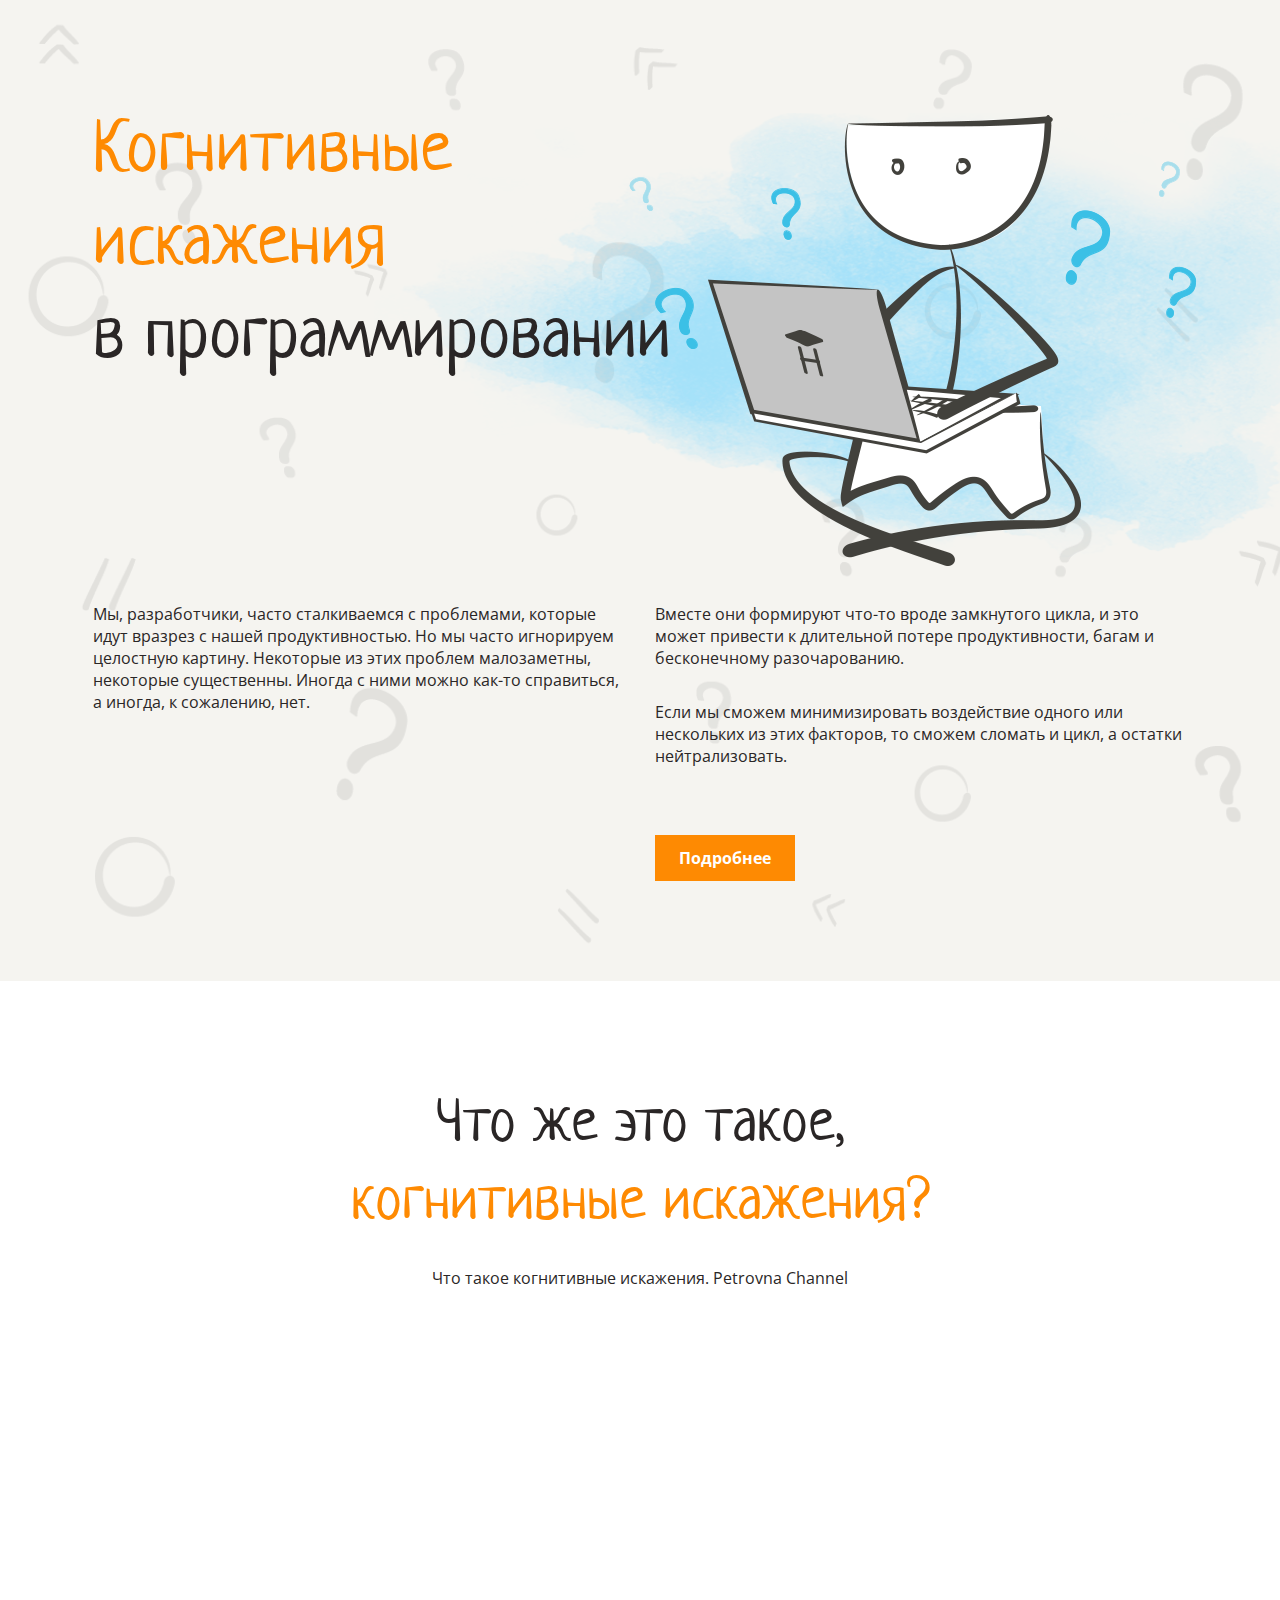
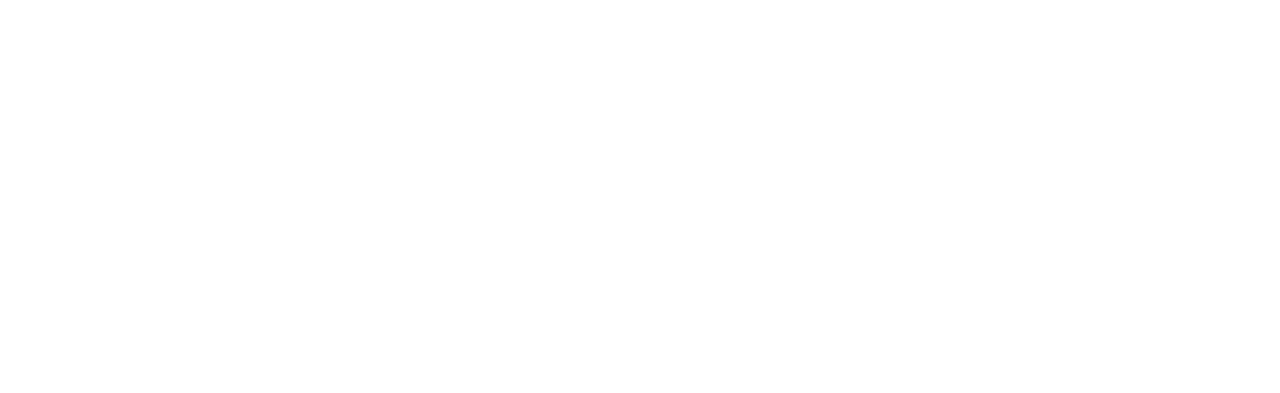
==== src/index.html @ cecda2bc "adapt video-section" ====
<!DOCTYPE html>
<html lang="en">
<head>
    <meta charset="UTF-8">
    <meta http-equiv="X-UA-Compatible" content="IE=edge">
    <meta name="viewport" content="width=device-width, initial-scale=1.0">
    <title>Когнитивные искажения</title>
    <link rel="icon" type="image/x-icon" href="assets/img/favicon.png">
    <link href="./styles-adaptive/style.css" rel="stylesheet" type="text/css" />
</head>
<body class="body">
    <header class="header bg bg-light">
      <div class="container">
        <h1 class="heading h1">
          <span class="heading-accent">Когнитивные
          <br>искажения</span>
          <br>в программировании
        </h1>
        <div class="even-cols">
          <div class="col">
            <p>Мы, разработчики, часто сталкиваемся с проблемами,
              которые идут вразрез с нашей продуктивностью.
              Но мы часто игнорируем целостную картину.
              Некоторые из этих проблем малозаметны, некоторые существенны.
              Иногда с ними можно как-то справиться, а иногда, к сожалению, нет.
            </p>
          </div>
          <div class="col">
            <p class="display-sm-none display-md-block ">Вместе они формируют что-то вроде замкнутого цикла,
              и это может привести к длительной потере продуктивности,
              багам и бесконечному разочарованию.
            </p>
            <p class="display-sm-none display-md-block ">Если мы сможем минимизировать воздействие одного
              или нескольких из этих факторов, то сможем сломать и цикл,
              а остатки нейтрализовать.
            </p>
            <a class="btn" href="#navigator">Подробнее</a>
          </div>
        </div>
      </div>
    </header>
    <main class="main">
      <section class="video-section">
        <div class="container">
          <h2 class="heading h2">
            Что же это такое,
            <br><span class="heading-accent">когнитивные искажения?</span>
          </h2>
          <p class="video-author">Что такое когнитивные искажения. Petrovna Channel</p>
          <iframe class="video filter" src="https://www.youtube.com/embed/jie9AizBqss" frameborder="0" allowfullscreen></iframe>
        </div>
      </section>
</body>
</html>
---- src/styles-adaptive/style.css ----
.h1 {
  font-size: 4.5em;
}
.h2 {
  font-size: 3.75em;
}
.h3 {
  font-size: 2.125em;
}
.h4 {
  font-size: 1.5em;
}
@media screen and (max-width: 30em) {
  .h1 {
    font-size: 2em;
  }
  .h2 {
    font-size: 2em;
  }
  .h3 {
    font-size: 1.5em;
  }
  .h4 {
    font-size: 1em;
  }
}

* {
  box-sizing: border-box;
  scroll-behavior: smooth;
}

@font-face {
  font-weight: 400;
  font-family: "Open Sans";
  src: url("../assets/fonts/Open_Sans/static/OpenSans/OpenSans-Regular.ttf");
}
@font-face {
  font-weight: 700;
  font-family: "Open Sans";
  src: url("../assets/fonts/Open_Sans/static/OpenSans/OpenSans-Bold.ttf");
}
@font-face {
  font-family: "Neucha";
  src: url("../assets/fonts/Neucha/Neucha-Regular.ttf");
}
.body {
  font-size: 0.75em;
  font-weight: 1.6;
  font-family: "Open Sans", sans-serif;
  color: #2A2626;
  margin: 0;
  padding: 0;
  overflow-x: hidden;
}

.heading {
  font-weight: 1.2;
  font-family: "Neucha", sans-serif;
  margin-block: 0 1.875rem;
}
.heading-accent {
  color: #FE8A02;
}

.filter {
  filter: drop-shadow(0 16px 32px rgba(0, 0, 0, 0.15));
}

.display-sm-none {
  display: none;
}

.bg-light::after, .bg-brown::after {
  content: "";
  display: block;
  position: absolute;
  inset: 0;
  z-index: -3;
}
.bg-light::after {
  background-color: #F5F4F0;
}
.bg-brown::after {
  background-color: #B09A81;
}
.bg::before {
  content: "";
  display: block;
  position: absolute;
  inset: 0;
  background-image: url("../assets/img/background.png");
  background-repeat: no-repeat;
  background-size: cover;
  opacity: 0.1;
  z-index: -2;
}

@media screen and (min-width: 50em) {
  .display-md-block {
    display: block;
  }
}
@media screen and (min-width: 30em) {
  .body {
    font-size: 1em;
  }
}
.container {
  padding: 2em 0.5em;
}

@media screen and (min-width: 50em) {
  .container {
    position: relative;
    width: min(1110px, 100% - 1rem);
    margin-inline: auto;
    padding-block: 6.25em;
  }
  .container .even-cols {
    display: grid;
    grid-auto-flow: column;
    grid-auto-columns: 1fr;
    column-gap: 1.875em;
  }
  .container .even-cols .col {
    display: grid;
  }
}
.btn {
  display: block;
  width: fit-content;
  text-decoration: none;
  background-color: #FE8A02;
  border: 0;
  font-weight: 700;
  color: #fff;
  padding: 0.75rem 1.5rem;
  transition: 0.3s;
}
.btn:hover {
  background-color: #EA7600;
}

.header {
  position: relative;
  overflow: hidden;
}
.header .even-cols {
  grid-auto-flow: row;
}
.header .btn {
  margin-top: 1em;
}

@media screen and (min-width: 50em) {
  .header .heading {
    margin-bottom: 13rem;
  }
  .header .heading::after {
    content: "";
    position: absolute;
    top: 5%;
    left: 26%;
    z-index: -1;
    width: 16em;
    height: 100%;
    background-image: url("../assets/img/main.png");
    background-repeat: no-repeat;
  }
}
@media screen and (min-width: 30em) {
  .header .btn {
    margin-top: 3.25rem;
  }
  .header .even-cols {
    grid-auto-flow: column;
  }
}
.video-section {
  text-align: center;
}
.video-section .container {
  margin-top: -200px;
  translate: 0 200px;
}
.video-section .video-author {
  margin-block: 0 1.875rem;
}
.video-section .video {
  width: min(919px, 100% - 2rem);
  height: 569px;
}

@media screen and (max-width: 50em) {
  .video-section .video {
    height: 300px;
  }
}
@media screen and (max-width: 30em) {
  .video-section .video {
    height: auto;
  }
}
.cards-section {
  height: 500px;
  background-color: aqua;
}

/*# sourceMappingURL=style.css.map */
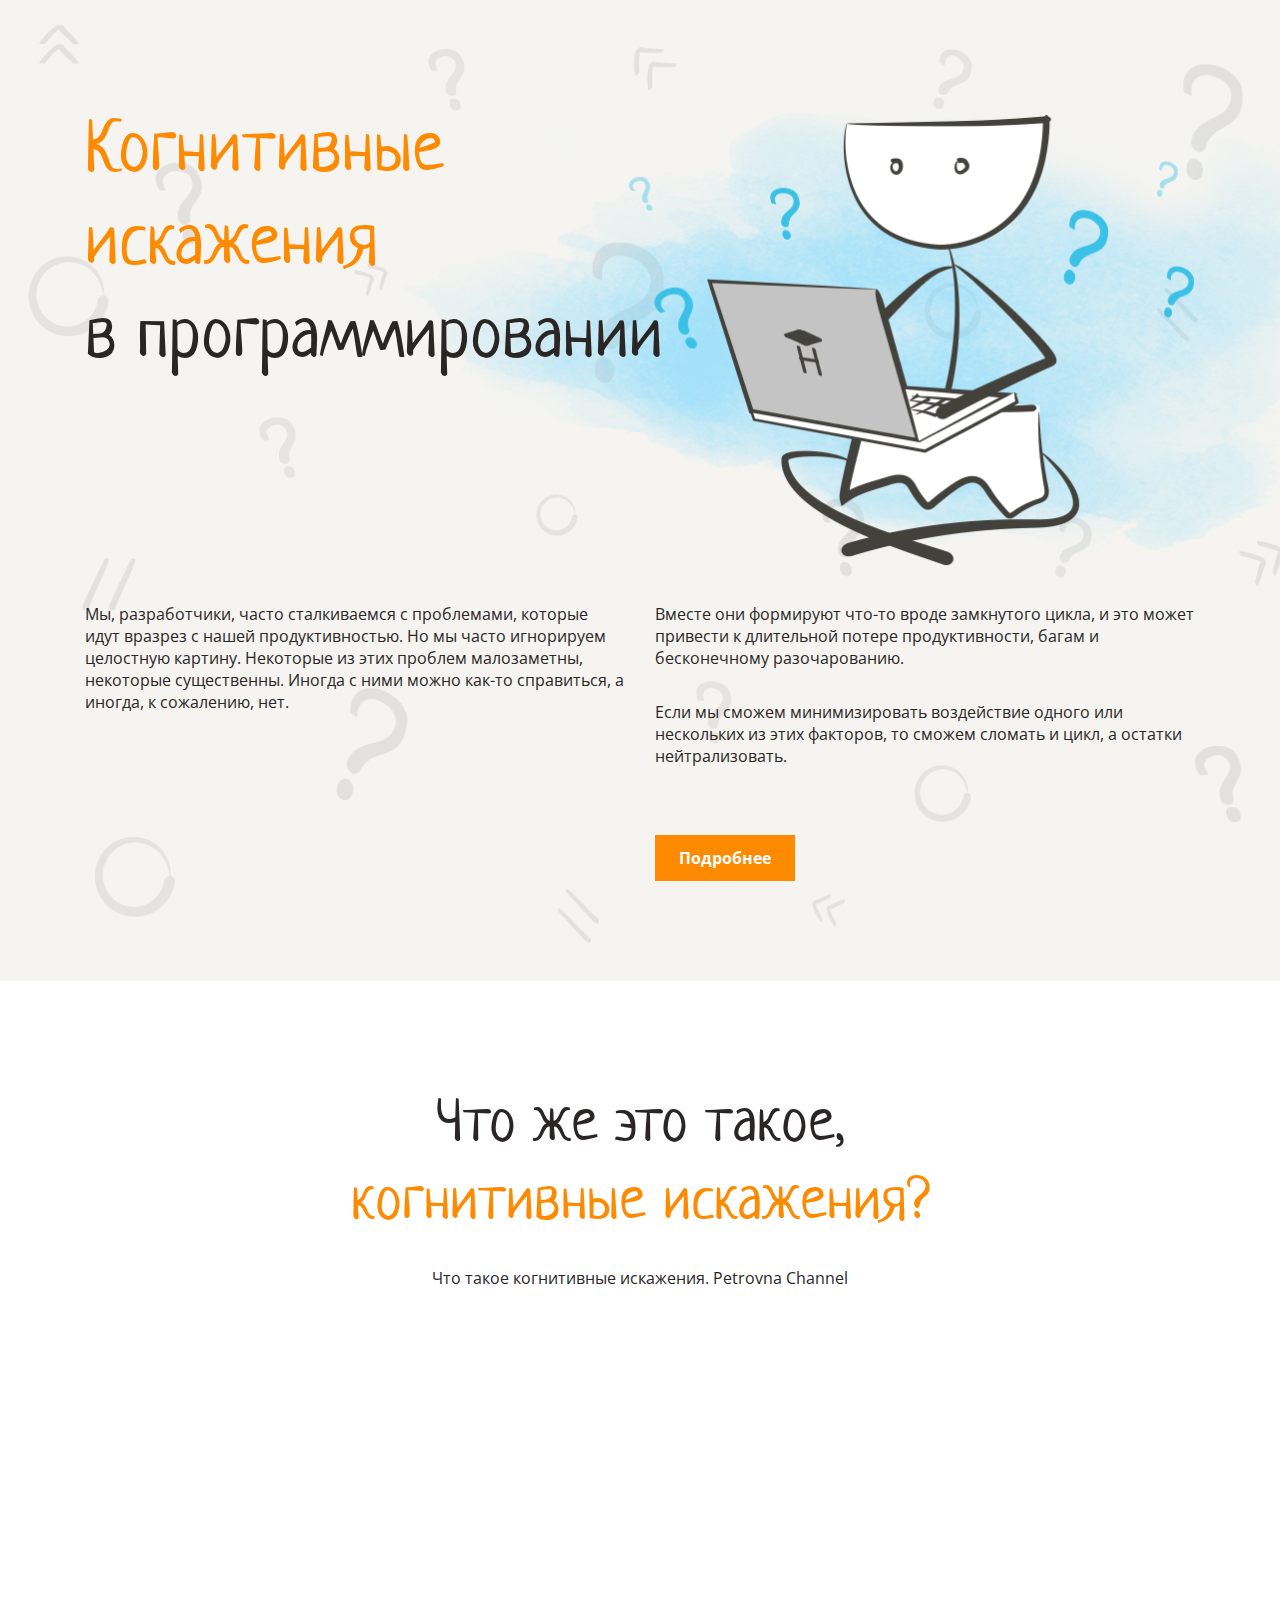
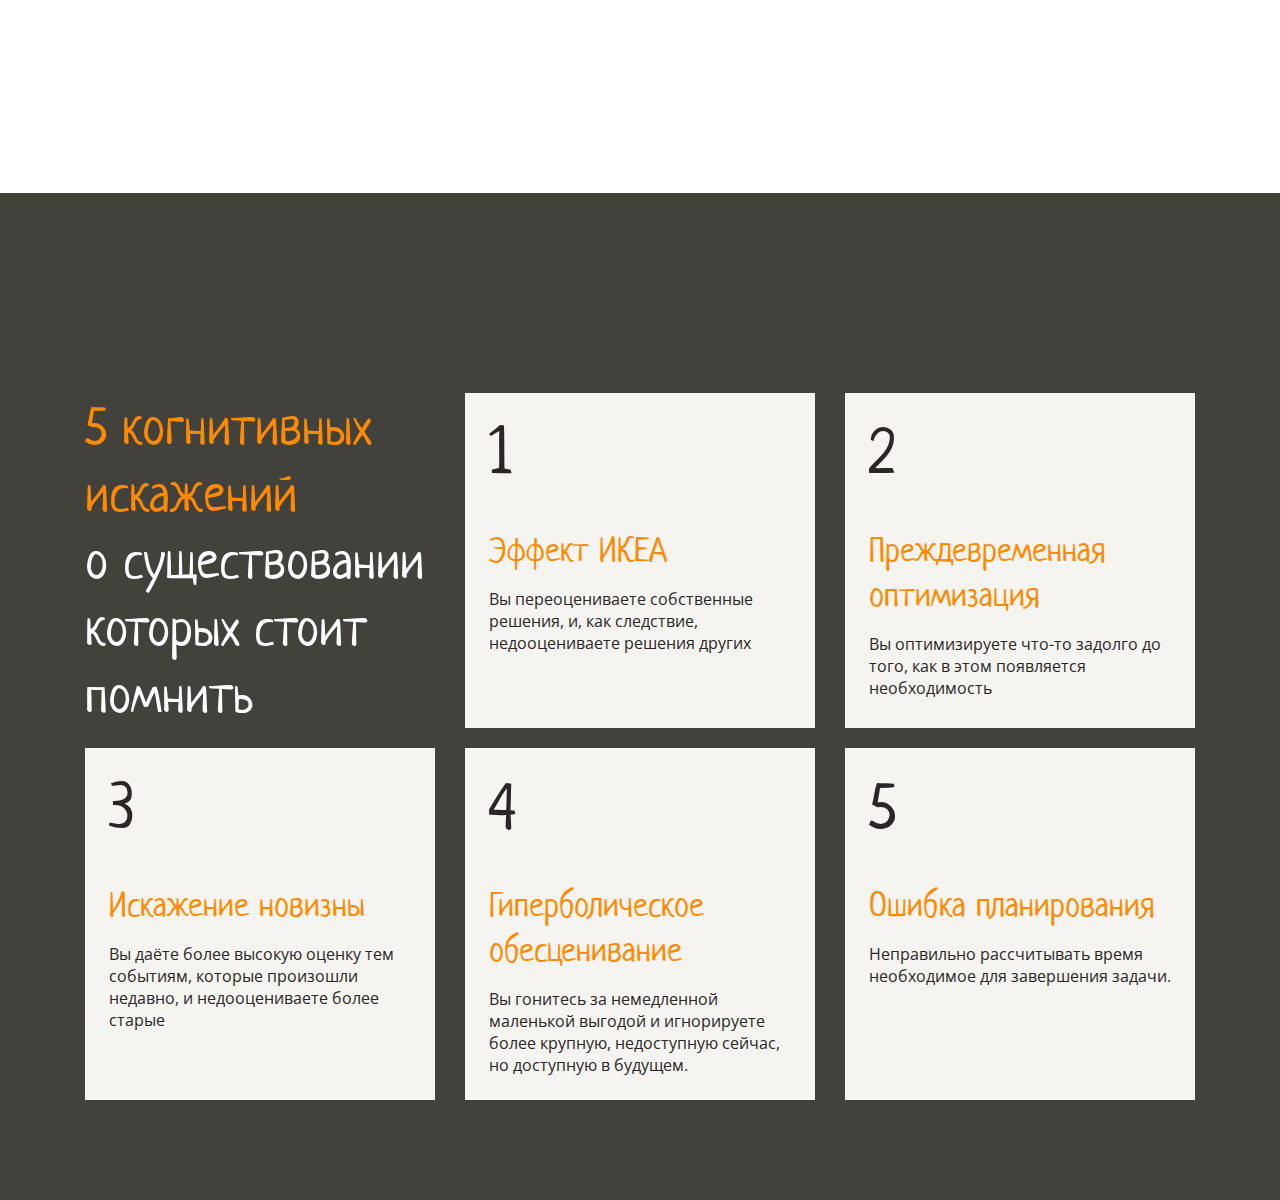
==== commit 64567e86: "add cards section" ====
--- a/src/index.html
+++ b/src/index.html
@@ -50,5 +50,53 @@
           <iframe class="video filter" src="https://www.youtube.com/embed/jie9AizBqss" frameborder="0" allowfullscreen></iframe>
         </div>
       </section>
+      <section class="cards-section" id="navigator">
+        <div class="container">
+          <h2 class="heading h2">
+            <span class="heading-accent">5 когнитивных искажений</span>
+            <br>о существовании которых стоит помнить
+          </h2>
+
+          <a href="#ikea-effect" class="card">
+            <span class="card-number">1</span>
+            <h3 class="heading heading-accent h3">Эффект ИКЕА</h3>
+            <p>Вы переоцениваете собственные
+              решения, и, как следствие,
+              недооцениваете решения других</p>
+          </a>
+
+          <a href="#premature-optimization" class="card">
+            <span class="card-number">2</span>
+            <h3 class="heading heading-accent h3">Преждевременная оптимизация</h3>
+            <p>Вы оптимизируете что-то задолго до
+              того, как в этом появляется
+              необходимость</p>
+          </a>
+
+          <a href="#distortion-of-novelty" class="card">
+            <span class="card-number">3</span>
+            <h3 class="heading heading-accent h3">Искажение новизны</h3>
+            <p>Вы даёте более высокую оценку тем
+              событиям, которые произошли
+              недавно, и недооцениваете более
+              старые</p>
+          </a>
+
+          <a href="#hyperbolic-depreciation" class="card">
+            <span class="card-number">4</span>
+            <h3 class="heading heading-accent h3">Гиперболическое обесценивание</h3>
+            <p>Вы гонитесь за немедленной маленькой выгодой и игнорируете
+              более крупную, недоступную сейчас,
+              но доступную в будущем.</p>
+          </a>
+
+          <a href="#errors-in-planning" class="card">
+            <span class="card-number">5</span>
+            <h3 class="heading heading-accent h3">Ошибка планирования</h3>
+            <p>Неправильно рассчитывать время
+              необходимое для завершения задачи.</p>
+          </a>
+        </div>
+      </section>
 </body>
 </html>--- a/src/styles-adaptive/style.css
+++ b/src/styles-adaptive/style.css
@@ -57,7 +57,7 @@
 .heading {
   font-weight: 1.2;
   font-family: "Neucha", sans-serif;
-  margin-block: 0 1.875rem;
+  margin-block: 0 1rem;
 }
 .heading-accent {
   color: #FE8A02;
@@ -100,6 +100,9 @@
   .display-md-block {
     display: block;
   }
+  .heading {
+    margin-block: 0 1.875rem;
+  }
 }
 @media screen and (min-width: 30em) {
   .body {
@@ -115,7 +118,7 @@
     position: relative;
     width: min(1110px, 100% - 1rem);
     margin-inline: auto;
-    padding-block: 6.25em;
+    padding: 6.25em 0;
   }
   .container .even-cols {
     display: grid;
@@ -148,6 +151,18 @@
 }
 .header .even-cols {
   grid-auto-flow: row;
+}
+.header .heading::after {
+  content: "";
+  position: absolute;
+  top: 0;
+  left: 52%;
+  z-index: -1;
+  width: 16em;
+  height: 100%;
+  background-image: url("../assets/img/main.png");
+  background-repeat: no-repeat;
+  background-size: 65%;
 }
 .header .btn {
   margin-top: 1em;
@@ -167,6 +182,7 @@
     height: 100%;
     background-image: url("../assets/img/main.png");
     background-repeat: no-repeat;
+    background-size: 100%;
   }
 }
 @media screen and (min-width: 30em) {
@@ -181,30 +197,98 @@
   text-align: center;
 }
 .video-section .container {
-  margin-top: -200px;
-  translate: 0 200px;
+  margin-top: -48px;
+  transform: translate(0, 48px);
 }
 .video-section .video-author {
-  margin-block: 0 1.875rem;
+  margin-block: 0 1rem;
 }
 .video-section .video {
-  width: min(919px, 100% - 2rem);
-  height: 569px;
-}
-
-@media screen and (max-width: 50em) {
-  .video-section .video {
-    height: 300px;
-  }
-}
-@media screen and (max-width: 30em) {
-  .video-section .video {
-    height: auto;
-  }
-}
+  width: min(919px, 100%);
+  height: min(569px, 51.262vw);
+}
+
+@media screen and (min-width: 50em) {
+  .video-section .container {
+    margin-top: -200px;
+    transform: translate(0, 200px);
+  }
+  .video-section .video-author {
+    margin-block: 0 1.875rem;
+  }
+}
+.test {
+  background-color: aqua;
+  height: 500px;
+}
+
 .cards-section {
-  height: 500px;
-  background-color: aqua;
+  background-color: #42413C;
+  color: #fff;
+  padding-top: 24px;
+}
+.cards-section .h2 {
+  text-align: center;
+  font-size: 1.5rem;
+  max-width: 350px;
+  margin: 0;
+}
+.cards-section .container {
+  display: flex;
+  flex-wrap: wrap;
+  gap: 20px 30px;
+  justify-content: center;
+}
+.cards-section .card {
+  max-width: 200px;
+  min-height: 245px;
+  display: block;
+  text-decoration: none;
+  color: #2A2626;
+  background-color: #F5F4F0;
+  padding: 1rem;
+  transition: 0.3s;
+}
+.cards-section .card-number {
+  display: block;
+  font-size: 2rem;
+  line-height: 1.1;
+  font-family: "Neucha";
+  margin-bottom: 1.5rem;
+}
+.cards-section .card .heading {
+  margin-bottom: 0.5rem;
+}
+.cards-section .card p {
+  margin: 0;
+}
+.cards-section .card:hover {
+  background-color: #FE8A02;
+  color: #fff;
+}
+.cards-section .card:hover .heading-accent {
+  color: #fff;
+}
+
+@media screen and (min-width: 30em) {
+  .cards-section {
+    padding-top: 100px;
+  }
+  .cards-section .h2 {
+    text-align: left;
+    font-size: 3.25rem;
+  }
+  .cards-section .card {
+    max-width: 350px;
+    padding: 1.5rem;
+  }
+  .cards-section .card-number {
+    font-size: 4rem;
+    margin-bottom: 2.5rem;
+  }
+  .cards-section .card .heading {
+    margin-bottom: 1rem;
+  }
 }
 
 /*# sourceMappingURL=style.css.map */
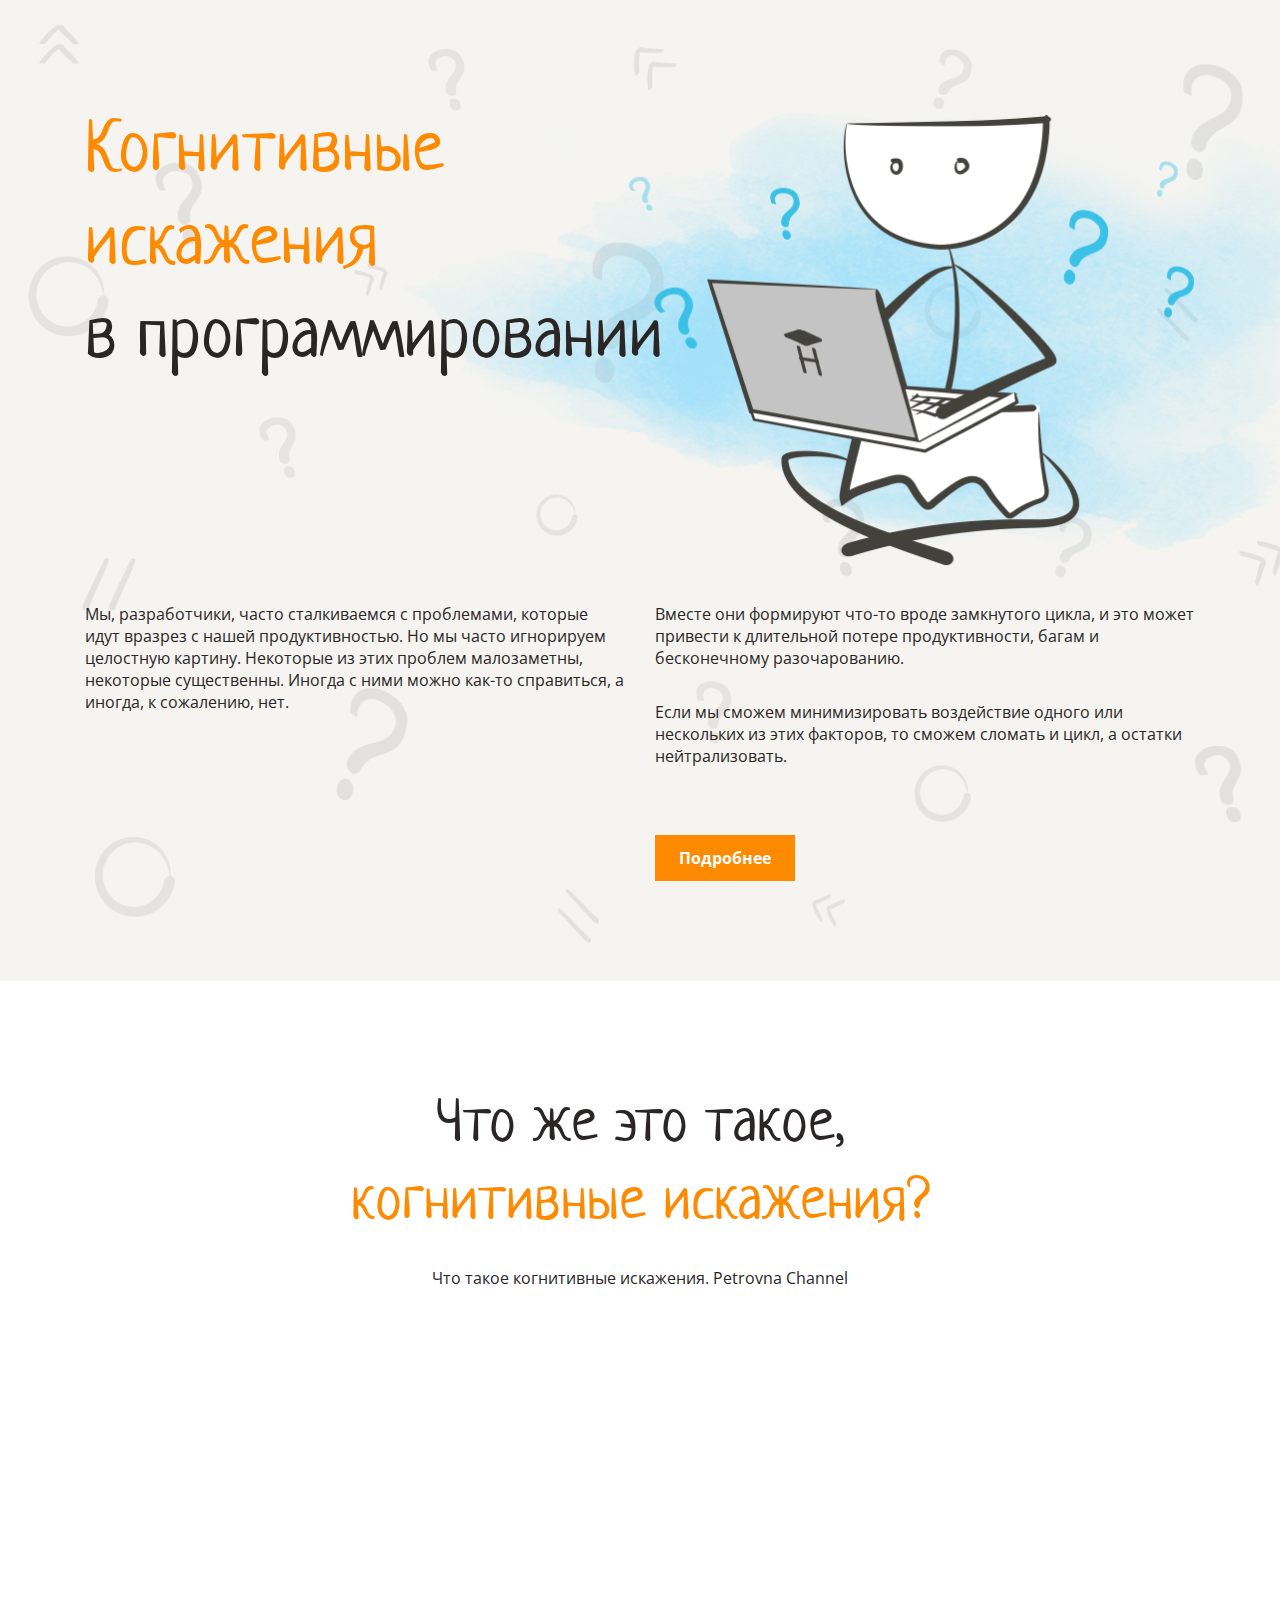
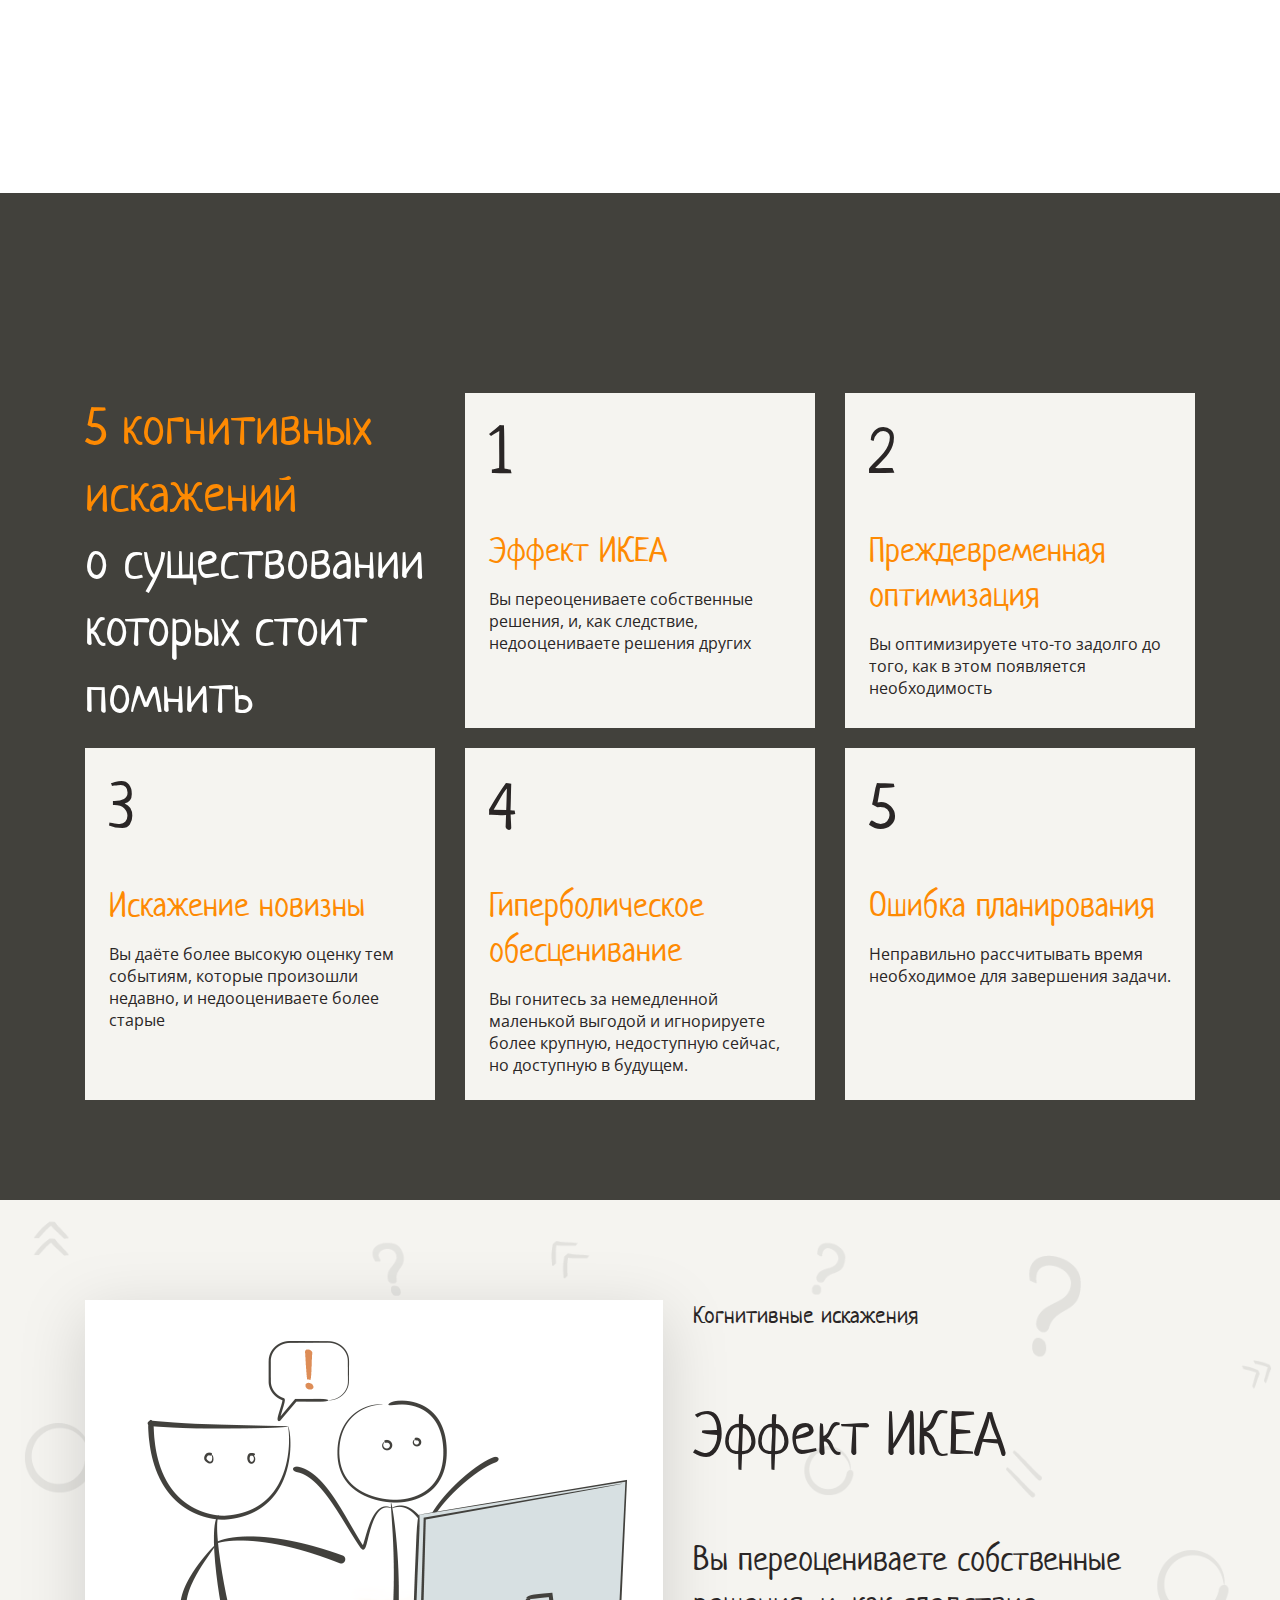
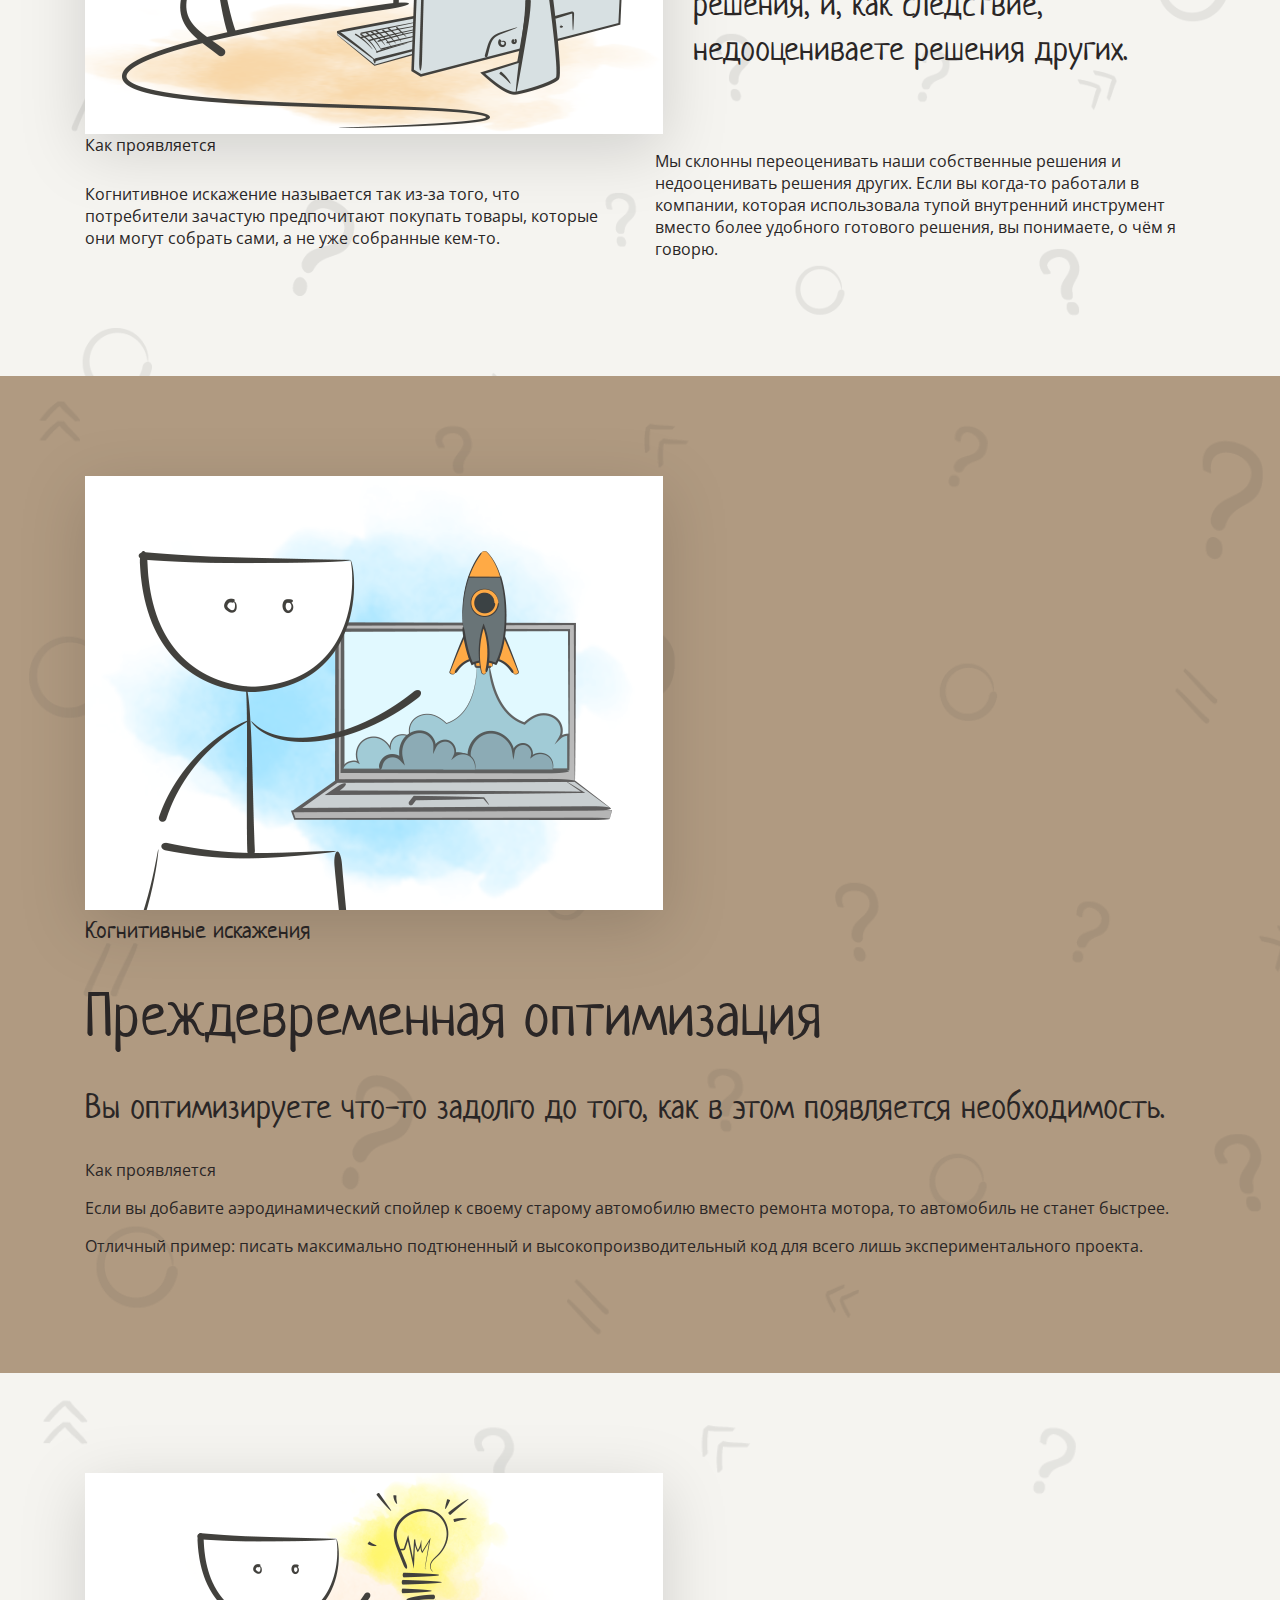
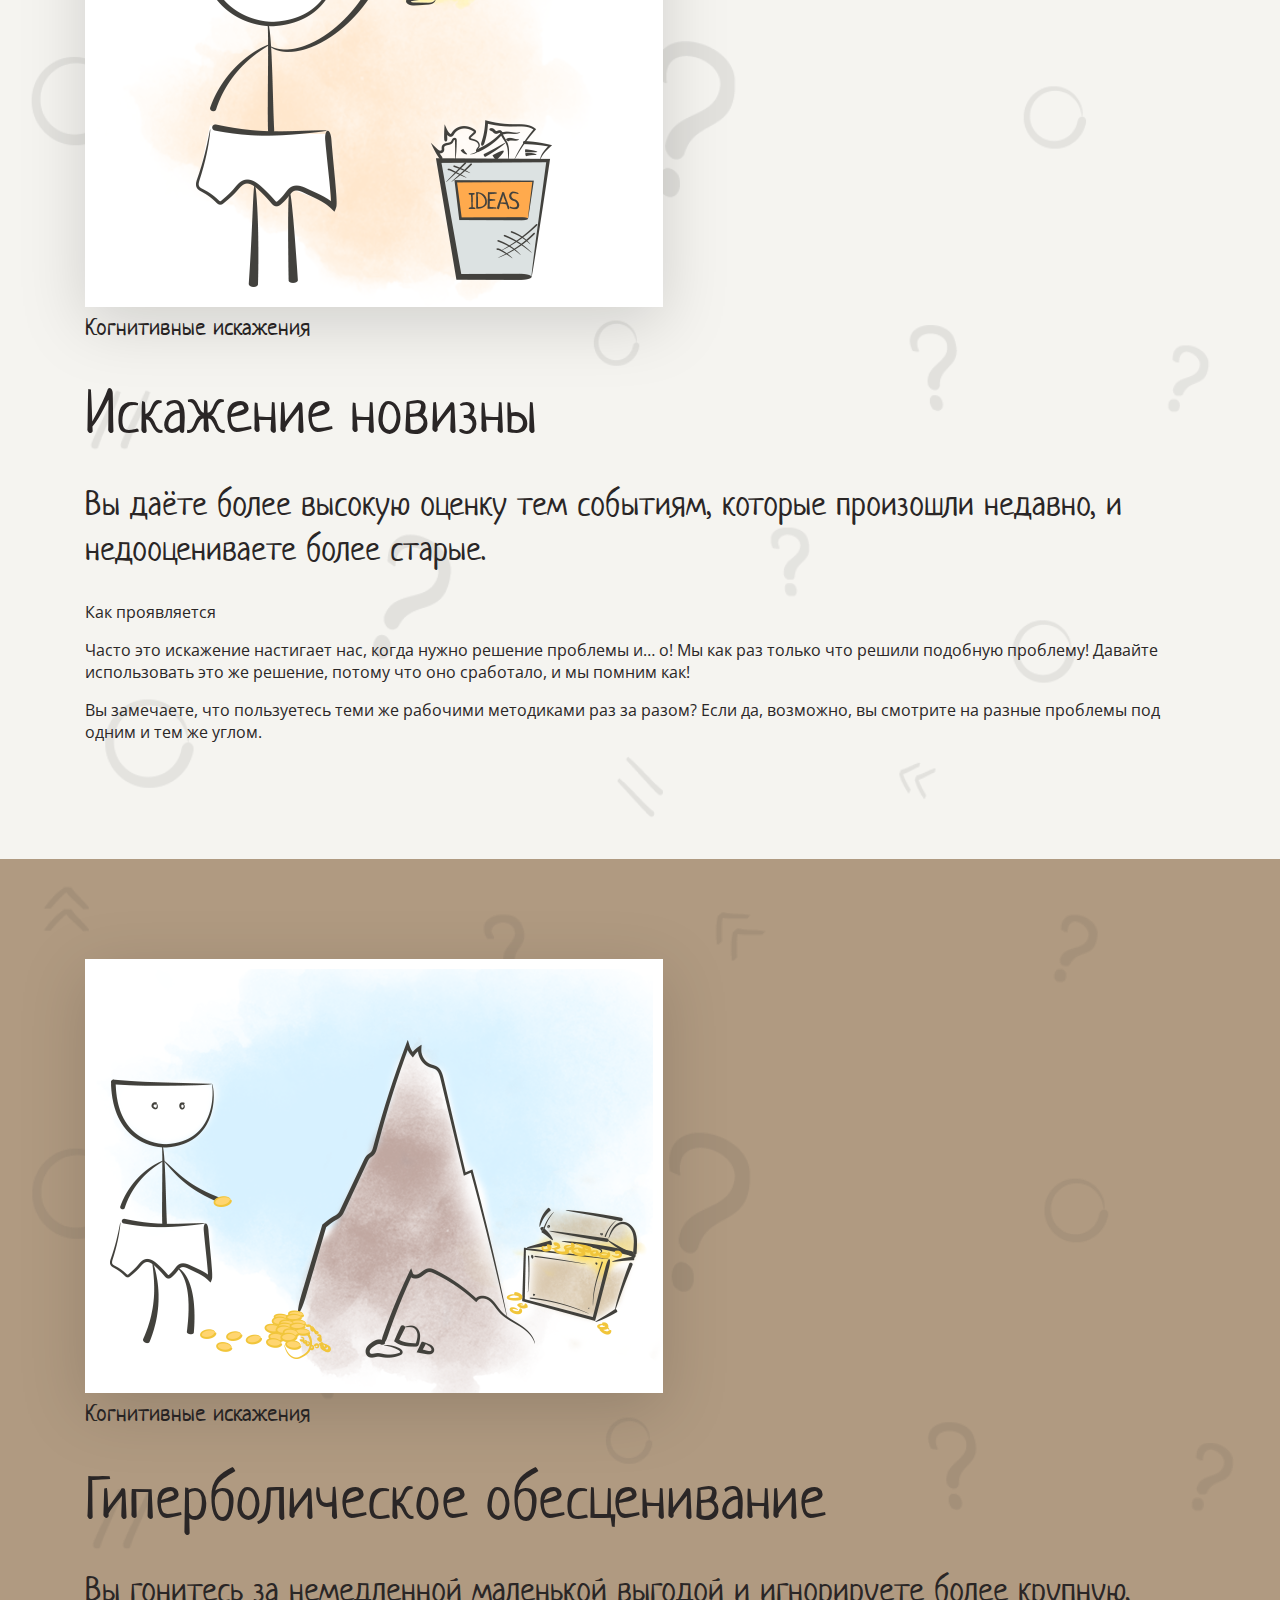
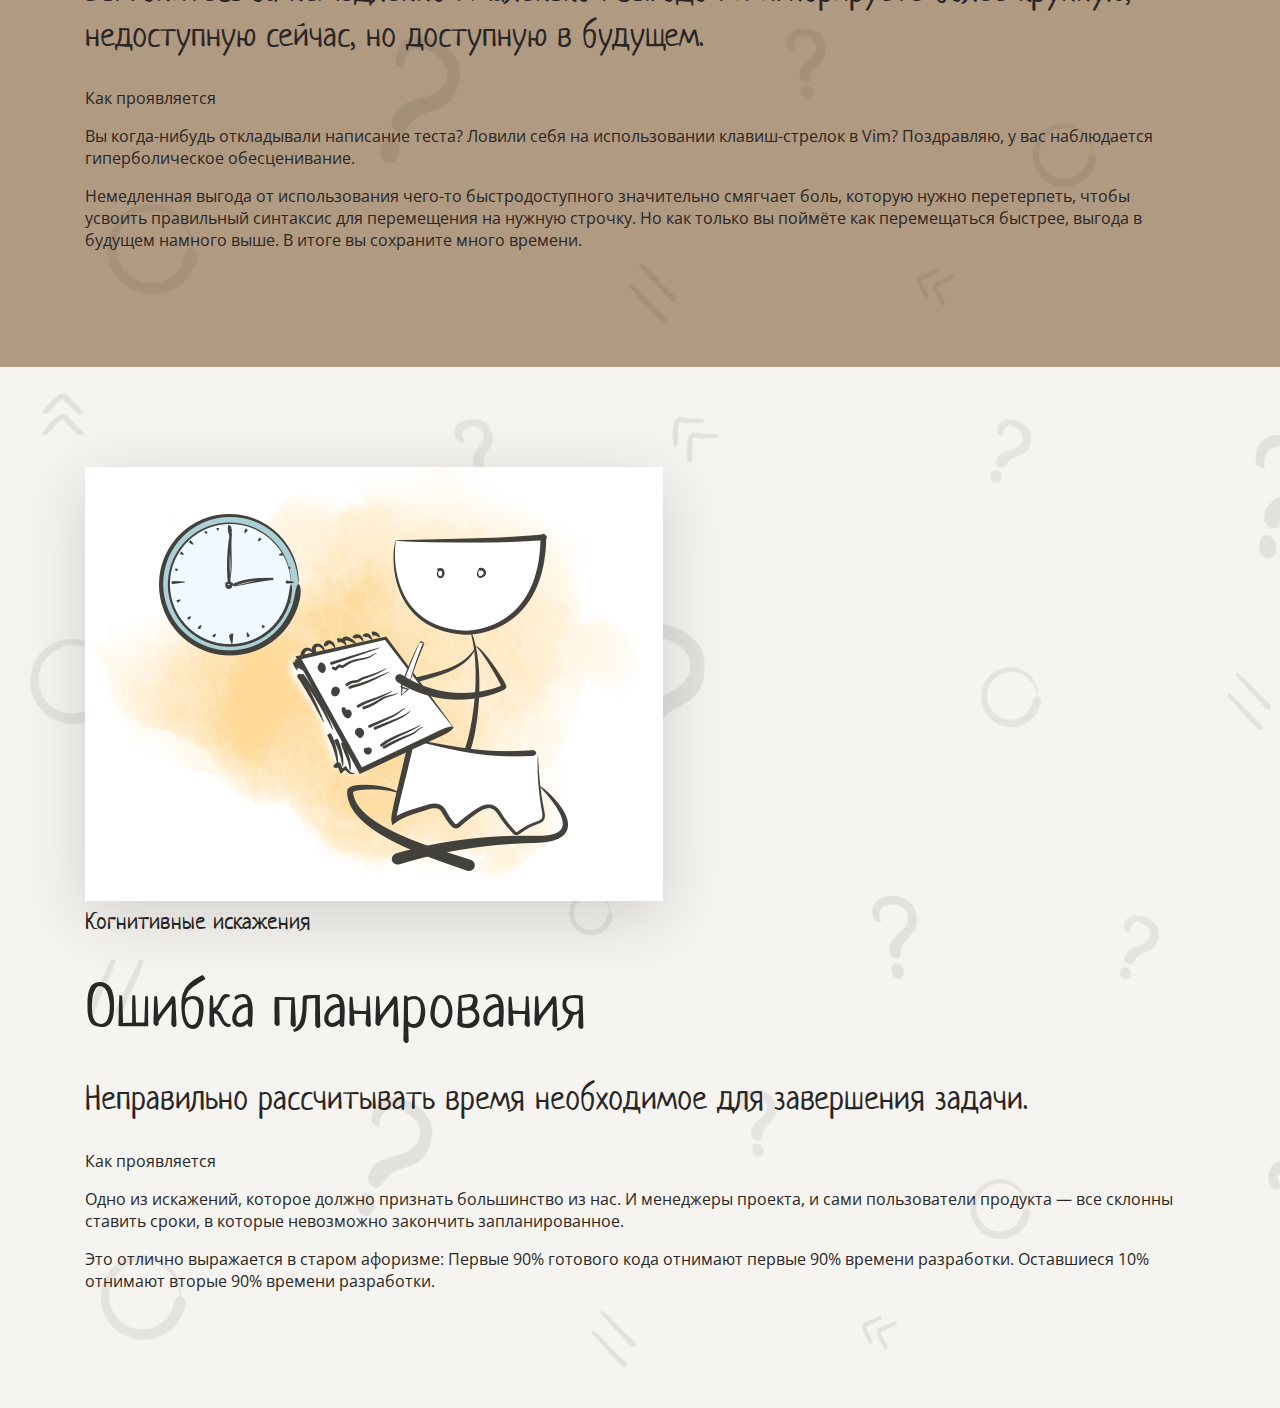
==== commit e6f3499e: "add basic layout to topics" ====
--- a/src/index.html
+++ b/src/index.html
@@ -51,52 +51,192 @@
         </div>
       </section>
       <section class="cards-section" id="navigator">
-        <div class="container">
-          <h2 class="heading h2">
-            <span class="heading-accent">5 когнитивных искажений</span>
-            <br>о существовании которых стоит помнить
-          </h2>
-
-          <a href="#ikea-effect" class="card">
-            <span class="card-number">1</span>
-            <h3 class="heading heading-accent h3">Эффект ИКЕА</h3>
-            <p>Вы переоцениваете собственные
-              решения, и, как следствие,
-              недооцениваете решения других</p>
-          </a>
-
-          <a href="#premature-optimization" class="card">
-            <span class="card-number">2</span>
-            <h3 class="heading heading-accent h3">Преждевременная оптимизация</h3>
-            <p>Вы оптимизируете что-то задолго до
-              того, как в этом появляется
-              необходимость</p>
-          </a>
-
-          <a href="#distortion-of-novelty" class="card">
-            <span class="card-number">3</span>
-            <h3 class="heading heading-accent h3">Искажение новизны</h3>
-            <p>Вы даёте более высокую оценку тем
-              событиям, которые произошли
-              недавно, и недооцениваете более
-              старые</p>
-          </a>
-
-          <a href="#hyperbolic-depreciation" class="card">
-            <span class="card-number">4</span>
-            <h3 class="heading heading-accent h3">Гиперболическое обесценивание</h3>
-            <p>Вы гонитесь за немедленной маленькой выгодой и игнорируете
-              более крупную, недоступную сейчас,
-              но доступную в будущем.</p>
-          </a>
-
-          <a href="#errors-in-planning" class="card">
-            <span class="card-number">5</span>
-            <h3 class="heading heading-accent h3">Ошибка планирования</h3>
-            <p>Неправильно рассчитывать время
-              необходимое для завершения задачи.</p>
-          </a>
-        </div>
-      </section>
+        <h2 class="heading h2 display-sm-block display-md-none">
+          <span class="heading-accent">5 когнитивных искажений</span>
+          <br>о существовании которых стоит помнить
+        </h2>
+        <div class="container">
+          <input type="radio" name="navigation-slider" class="display-sm-none" id="radio1" checked>
+          <input type="radio" name="navigation-slider" class="display-sm-none" id="radio2">
+          <input type="radio" name="navigation-slider" class="display-sm-none" id="radio3">
+          <input type="radio" name="navigation-slider" class="display-sm-none" id="radio4">
+          <input type="radio" name="navigation-slider" class="display-sm-none" id="radio5">
+          <div class="nav-wrapper">
+            <nav class="nav">
+              <h2 class="heading h2 display-sm-none display-md-block">
+                <span class="heading-accent">5 когнитивных искажений</span>
+                <br>о существовании которых стоит помнить
+              </h2>
+              <a href="#ikea-effect" class="card">
+                <span class="card-number">1</span>
+                <h3 class="heading heading-accent h3">Эффект ИКЕА</h3>
+                <p>Вы переоцениваете собственные
+                  решения, и, как следствие,
+                  недооцениваете решения других</p>
+              </a>
+              <a href="#premature-optimization" class="card">
+                <span class="card-number">2</span>
+                <h3 class="heading heading-accent h3">Преждевременная оптимизация</h3>
+                <p>Вы оптимизируете что-то задолго до
+                  того, как в этом появляется
+                  необходимость</p>
+              </a>
+              <a href="#distortion-of-novelty" class="card">
+                <span class="card-number">3</span>
+                <h3 class="heading heading-accent h3">Искажение новизны</h3>
+                <p>Вы даёте более высокую оценку тем
+                  событиям, которые произошли
+                  недавно, и недооцениваете более
+                  старые</p>
+              </a>
+              <a href="#hyperbolic-depreciation" class="card">
+                <span class="card-number">4</span>
+                <h3 class="heading heading-accent h3">Гиперболическое обесценивание</h3>
+                <p>Вы гонитесь за немедленной маленькой выгодой и игнорируете
+                  более крупную, недоступную сейчас,
+                  но доступную в будущем.</p>
+              </a>
+              <a href="#errors-in-planning" class="card">
+                <span class="card-number">5</span>
+                <h3 class="heading heading-accent h3">Ошибка планирования</h3>
+                <p>Неправильно рассчитывать время
+                  необходимое для завершения задачи.</p>
+              </a>
+            </nav>
+          </div>
+          <div class="controls display-sm-flex display-md-none">
+            <label for="radio1"></label>
+            <label for="radio2"></label>
+            <label for="radio3"></label>
+            <label for="radio4"></label>
+            <label for="radio5"></label>
+          </div>
+        </div>
+      </section>
+      <section class="bg bg-light" id="ikea-effect">
+        <div class="container">
+          <div class="even-cols">
+            <div class="col">
+              <img class="filter" src="./assets/img/1.png" alt="ikea">
+            </div>
+            <div class="col">
+              <h4 class="heading h4">Когнитивные искажения</h4>
+              <h2 class="heading h2">Эффект ИКЕА</h2>
+              <h3 class="heading h3">Вы переоцениваете собственные решения, и,
+                как следствие, недооцениваете решения других.</h3>
+            </div>
+          </div>
+          <div class="even-cols">
+            <div class="col">          
+              <span>Как проявляется</span>
+              <p>Когнитивное искажение называется так из-за того,
+                что потребители зачастую предпочитают покупать товары,
+                которые они могут собрать сами, а не уже собранные кем-то.
+              </p>
+            </div>
+            <div class="col">
+              <p>Мы склонны переоценивать наши собственные решения и недооценивать
+                решения других. Если вы когда-то работали в компании,
+                которая использовала тупой внутренний инструмент вместо более
+                удобного готового решения, вы понимаете, о чём я говорю.
+              </p>
+            </div>
+          </div>
+        </div>
+      </section>
+      <section class="bg bg-brown" id="premature-optimization">
+        <div class="container">
+          <div class="even-cols">
+            <div class="col"></div>
+            <div class="col"></div>
+          </div>
+          <div class="even-cols">
+            <div class="col"></div>
+            <div class="col"></div>
+          </div>
+          <img class="filter" src="./assets/img/2.png" alt="optimization">
+          <h4 class="heading h4">Когнитивные искажения</h4>
+          <h2 class="heading h2">Преждевременная оптимизация</h2>
+          <h3 class="heading h3">Вы оптимизируете что-то задолго до того, как в этом появляется необходимость.</h3>
+          <span>Как проявляется</span>
+          <p>Если вы добавите аэродинамический спойлер к своему старому
+            автомобилю вместо ремонта мотора, то автомобиль не станет быстрее.</p>
+          <p>Отличный пример: писать максимально подтюненный и
+            высокопроизводительный код для всего лишь экспериментального проекта.</p>
+        </div>
+      </section>
+      <section class="bg bg-light" id="distortion-of-novelty">
+        <div class="container">
+          <div class="even-cols">
+            <div class="col"></div>
+            <div class="col"></div>
+          </div>
+          <div class="even-cols">
+            <div class="col"></div>
+            <div class="col"></div>
+          </div>
+          <img class="filter" src="./assets/img/3.png" alt="distortion">
+          <h4 class="heading h4">Когнитивные искажения</h4>
+          <h2 class="heading h2">Искажение новизны</h2>
+          <h3 class="heading h3">Вы даёте более высокую оценку тем событиям, которые произошли недавно,
+            и недооцениваете более старые.</h3>
+          <span>Как проявляется</span>
+          <p>Часто это искажение настигает нас, когда нужно решение проблемы и… о!
+            Мы как раз только что решили подобную проблему!
+            Давайте использовать это же решение, потому что оно сработало, и мы помним как!</p>
+          <p>Вы замечаете, что пользуетесь теми же рабочими методиками раз за разом?
+            Если да, возможно, вы смотрите на разные проблемы под одним и тем же углом.</p>
+        </div>
+      </section>
+      <section class="bg bg-brown" id="hyperbolic-depreciation">
+        <div class="container">
+          <div class="even-cols">
+            <div class="col"></div>
+            <div class="col"></div>
+          </div>
+          <div class="even-cols">
+            <div class="col"></div>
+            <div class="col"></div>
+          </div>
+          <img class="filter" src="./assets/img/4.png" alt="hyperbolic">
+          <h4 class="heading h4">Когнитивные искажения</h4>
+          <h2 class="heading h2">Гиперболическое обесценивание</h2>
+          <h3 class="heading h3">Вы гонитесь за немедленной маленькой выгодой и игнорируете более крупную,
+              недоступную сейчас, но доступную в будущем.</h3>
+          <span>Как проявляется</span>
+          <p>Вы когда-нибудь откладывали написание теста? Ловили себя на использовании клавиш-стрелок в Vim?
+              Поздравляю, у вас наблюдается гиперболическое обесценивание.</p>
+          <p>Немедленная выгода от использования чего-то быстродоступного значительно
+              смягчает боль, которую нужно перетерпеть, чтобы усвоить правильный
+              синтаксис для перемещения на нужную строчку. Но как только вы поймёте как
+              перемещаться быстрее, выгода в будущем намного выше. В итоге вы сохраните
+              много времени.</p>
+        </div>
+      </section>
+      <section class="bg bg-light" id="errors-in-planning">
+        <div class="container">
+          <div class="even-cols">
+            <div class="col"></div>
+            <div class="col"></div>
+          </div>
+          <div class="even-cols">
+            <div class="col"></div>
+            <div class="col"></div>
+          </div>
+          <img class="filter" src="./assets/img/5.png" alt="errors">
+          <h4 class="heading h4">Когнитивные искажения</h4>
+          <h2 class="heading h2">Ошибка планирования</h2>
+          <h3 class="heading h3">Неправильно рассчитывать время необходимое для завершения задачи.</h3>
+          <span>Как проявляется</span>
+          <p>Одно из искажений, которое должно признать большинство из нас.
+            И менеджеры проекта, и сами пользователи продукта — все склонны
+            ставить сроки, в которые невозможно закончить запланированное.</p>
+          <p>Это отлично выражается в старом афоризме: 
+            <span>Первые 90% готового кода отнимают первые 90% времени разработки.
+            Оставшиеся 10% отнимают вторые 90% времени разработки.</span>
+          </p>
+        </div>
+      </section>
+    </main>
 </body>
 </html>--- a/src/styles-adaptive/style.css
+++ b/src/styles-adaptive/style.css
@@ -10,7 +10,7 @@
 .h4 {
   font-size: 1.5em;
 }
-@media screen and (max-width: 30em) {
+@media screen and (max-width: 50em) {
   .h1 {
     font-size: 2em;
   }
@@ -44,6 +44,11 @@
   font-family: "Neucha";
   src: url("../assets/fonts/Neucha/Neucha-Regular.ttf");
 }
+section {
+  position: relative;
+  overflow: hidden;
+}
+
 .body {
   font-size: 0.75em;
   font-weight: 1.6;
@@ -71,6 +76,14 @@
   display: none;
 }
 
+.display-md-none {
+  display: none;
+}
+
+.position-sm-absolute {
+  position: absolute;
+}
+
 .bg-light::after, .bg-brown::after {
   content: "";
   display: block;
@@ -100,8 +113,19 @@
   .display-md-block {
     display: block;
   }
+  .position-md-static {
+    position: static;
+  }
   .heading {
     margin-block: 0 1.875rem;
+  }
+}
+@media screen and (max-width: 50em) {
+  .display-sm-block {
+    display: block;
+  }
+  .display-sm-flex {
+    display: flex;
   }
 }
 @media screen and (min-width: 30em) {
@@ -111,23 +135,23 @@
 }
 .container {
   padding: 2em 0.5em;
+  position: relative;
+  width: min(1110px, 100% - 1rem);
+  margin-inline: auto;
+}
+.container .even-cols {
+  display: grid;
+  grid-auto-flow: column;
+  grid-auto-columns: 1fr;
+  column-gap: 1.875em;
+}
+.container .even-cols .col {
+  display: grid;
 }
 
 @media screen and (min-width: 50em) {
   .container {
-    position: relative;
-    width: min(1110px, 100% - 1rem);
-    margin-inline: auto;
     padding: 6.25em 0;
-  }
-  .container .even-cols {
-    display: grid;
-    grid-auto-flow: column;
-    grid-auto-columns: 1fr;
-    column-gap: 1.875em;
-  }
-  .container .even-cols .col {
-    display: grid;
   }
 }
 .btn {
@@ -185,7 +209,7 @@
     background-size: 100%;
   }
 }
-@media screen and (min-width: 30em) {
+@media screen and (min-width: 50em) {
   .header .btn {
     margin-top: 3.25rem;
   }
@@ -223,9 +247,12 @@
 }
 
 .cards-section {
+  display: flex;
+  flex-direction: column;
+  align-items: center;
   background-color: #42413C;
   color: #fff;
-  padding-top: 24px;
+  padding-top: 32px;
 }
 .cards-section .h2 {
   text-align: center;
@@ -233,14 +260,14 @@
   max-width: 350px;
   margin: 0;
 }
-.cards-section .container {
+.cards-section .nav {
   display: flex;
-  flex-wrap: wrap;
-  gap: 20px 30px;
-  justify-content: center;
+  gap: 10px;
+  transition: 0.3s;
+  transform: translateX(0);
 }
 .cards-section .card {
-  max-width: 200px;
+  min-width: 250px;
   min-height: 245px;
   display: block;
   text-decoration: none;
@@ -269,10 +296,29 @@
 .cards-section .card:hover .heading-accent {
   color: #fff;
 }
-
-@media screen and (min-width: 30em) {
+.cards-section .controls {
+  justify-content: center;
+  gap: 10px;
+  margin-top: 1rem;
+}
+.cards-section .controls label {
+  display: block;
+  background-color: #F5F4F0;
+  border-radius: 100%;
+  width: 10px;
+  height: 10px;
+}
+
+@media screen and (min-width: 50em) {
   .cards-section {
     padding-top: 100px;
+  }
+  .cards-section .nav-wrapper {
+    width: 100%;
+  }
+  .cards-section .nav {
+    gap: 20px 30px;
+    flex-wrap: wrap;
   }
   .cards-section .h2 {
     text-align: left;
@@ -290,5 +336,61 @@
     margin-bottom: 1rem;
   }
 }
+.cards-section {
+  overflow: hidden;
+}
+.cards-section .nav-wrapper {
+  width: 250px;
+  margin-inline: auto;
+  overflow: hidden;
+}
+
+@media screen and (min-width: 50em) {
+  .cards-section .nav-wrapper {
+    width: 100%;
+  }
+  .cards-section .nav {
+    justify-content: center;
+  }
+}
+#radio1:checked ~ .controls :nth-child(1) {
+  background-color: #FE8A02;
+}
+
+#radio2:checked ~ .controls :nth-child(2) {
+  background-color: #FE8A02;
+}
+
+#radio3:checked ~ .controls :nth-child(3) {
+  background-color: #FE8A02;
+}
+
+#radio4:checked ~ .controls :nth-child(4) {
+  background-color: #FE8A02;
+}
+
+#radio5:checked ~ .controls :nth-child(5) {
+  background-color: #FE8A02;
+}
+
+#radio1:checked ~ .nav-wrapper .nav {
+  transform: translateX(0px);
+}
+
+#radio2:checked ~ .nav-wrapper .nav {
+  transform: translateX(-260px);
+}
+
+#radio3:checked ~ .nav-wrapper .nav {
+  transform: translateX(-520px);
+}
+
+#radio4:checked ~ .nav-wrapper .nav {
+  transform: translateX(-780px);
+}
+
+#radio5:checked ~ .nav-wrapper .nav {
+  transform: translateX(-1040px);
+}
 
 /*# sourceMappingURL=style.css.map */
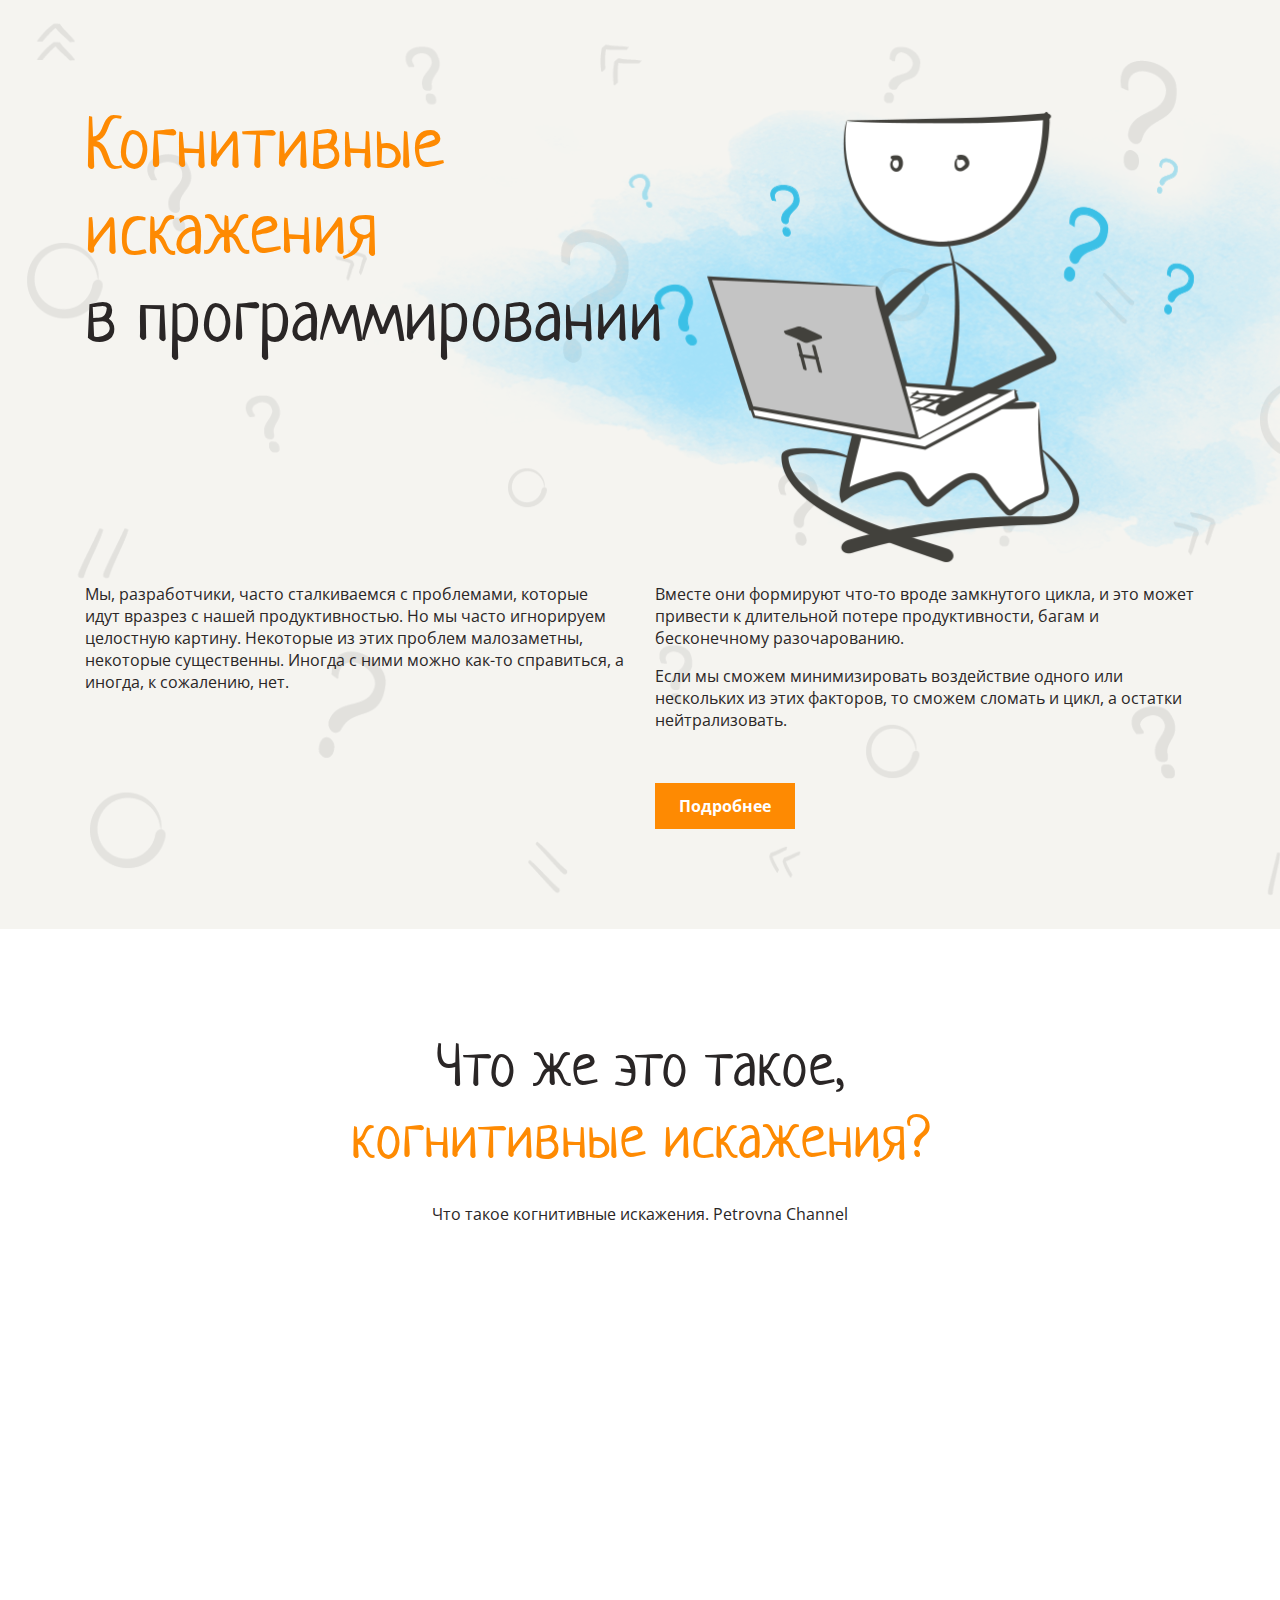
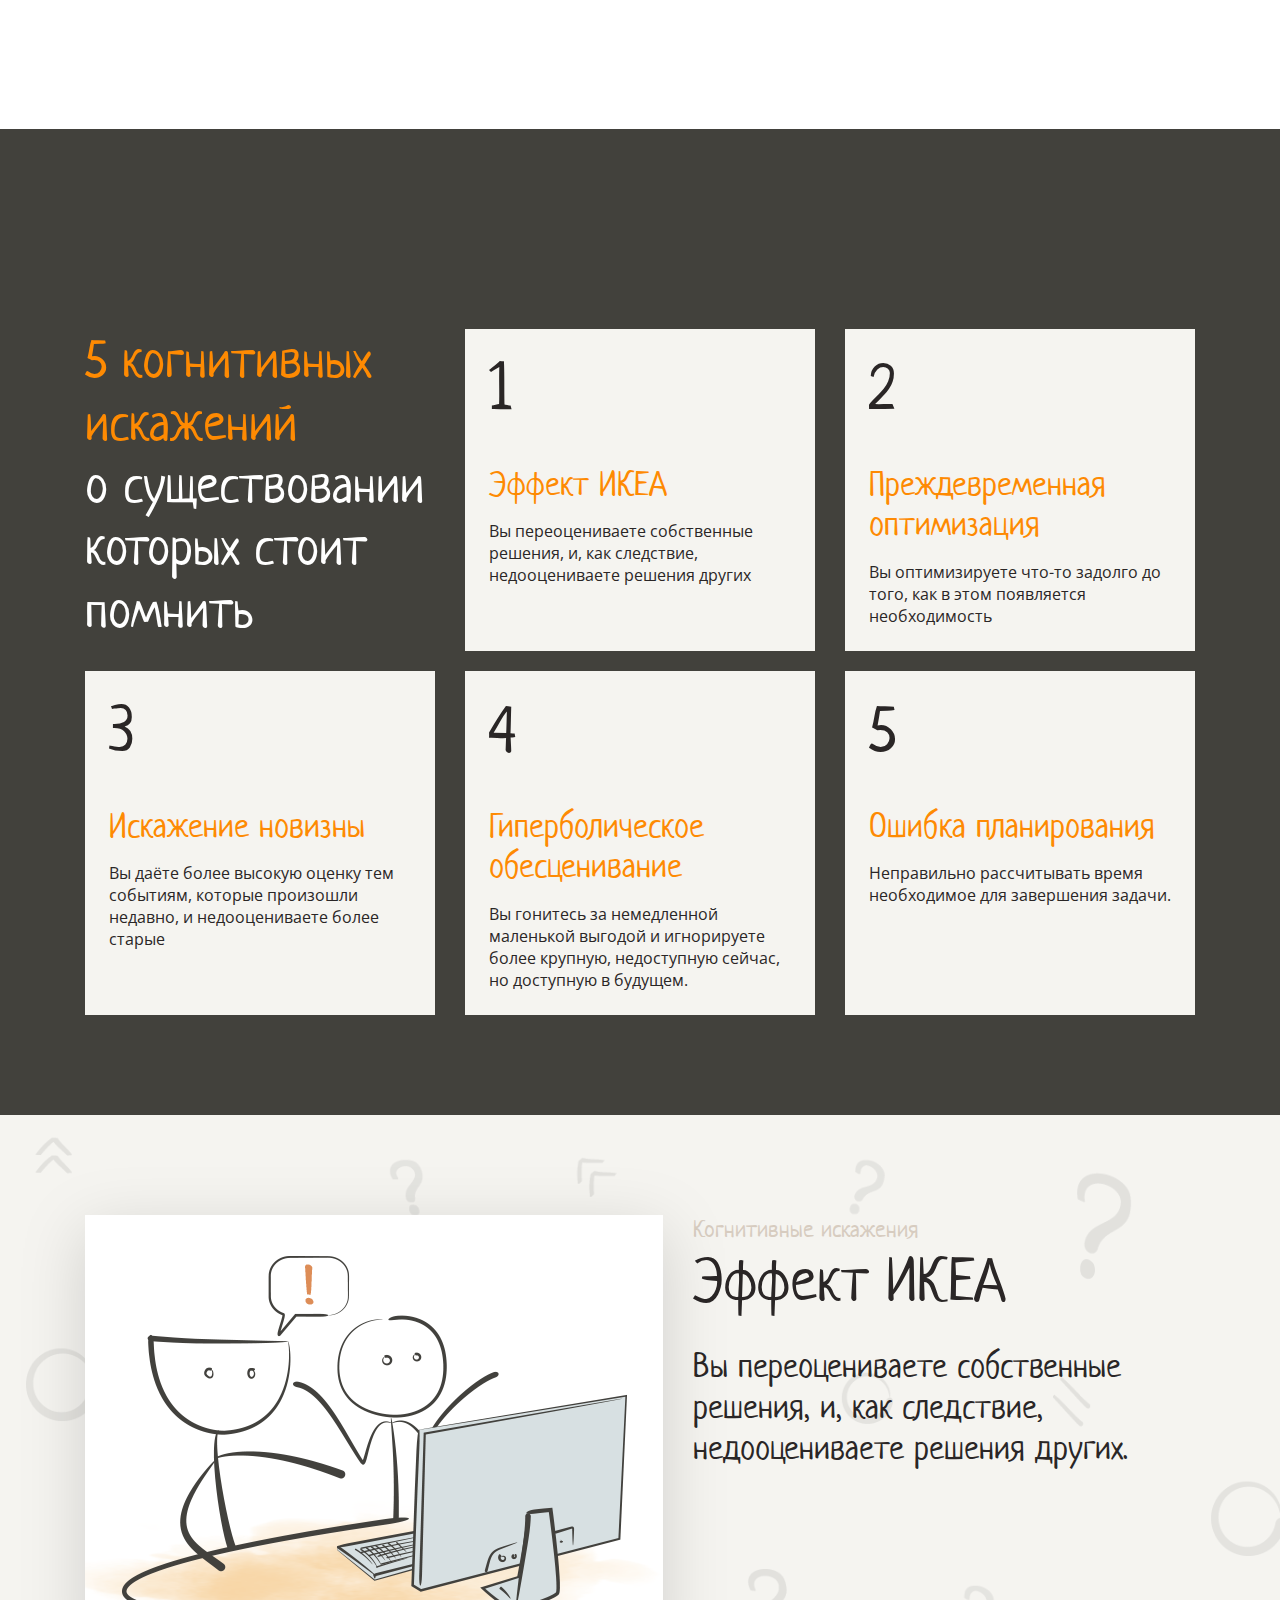
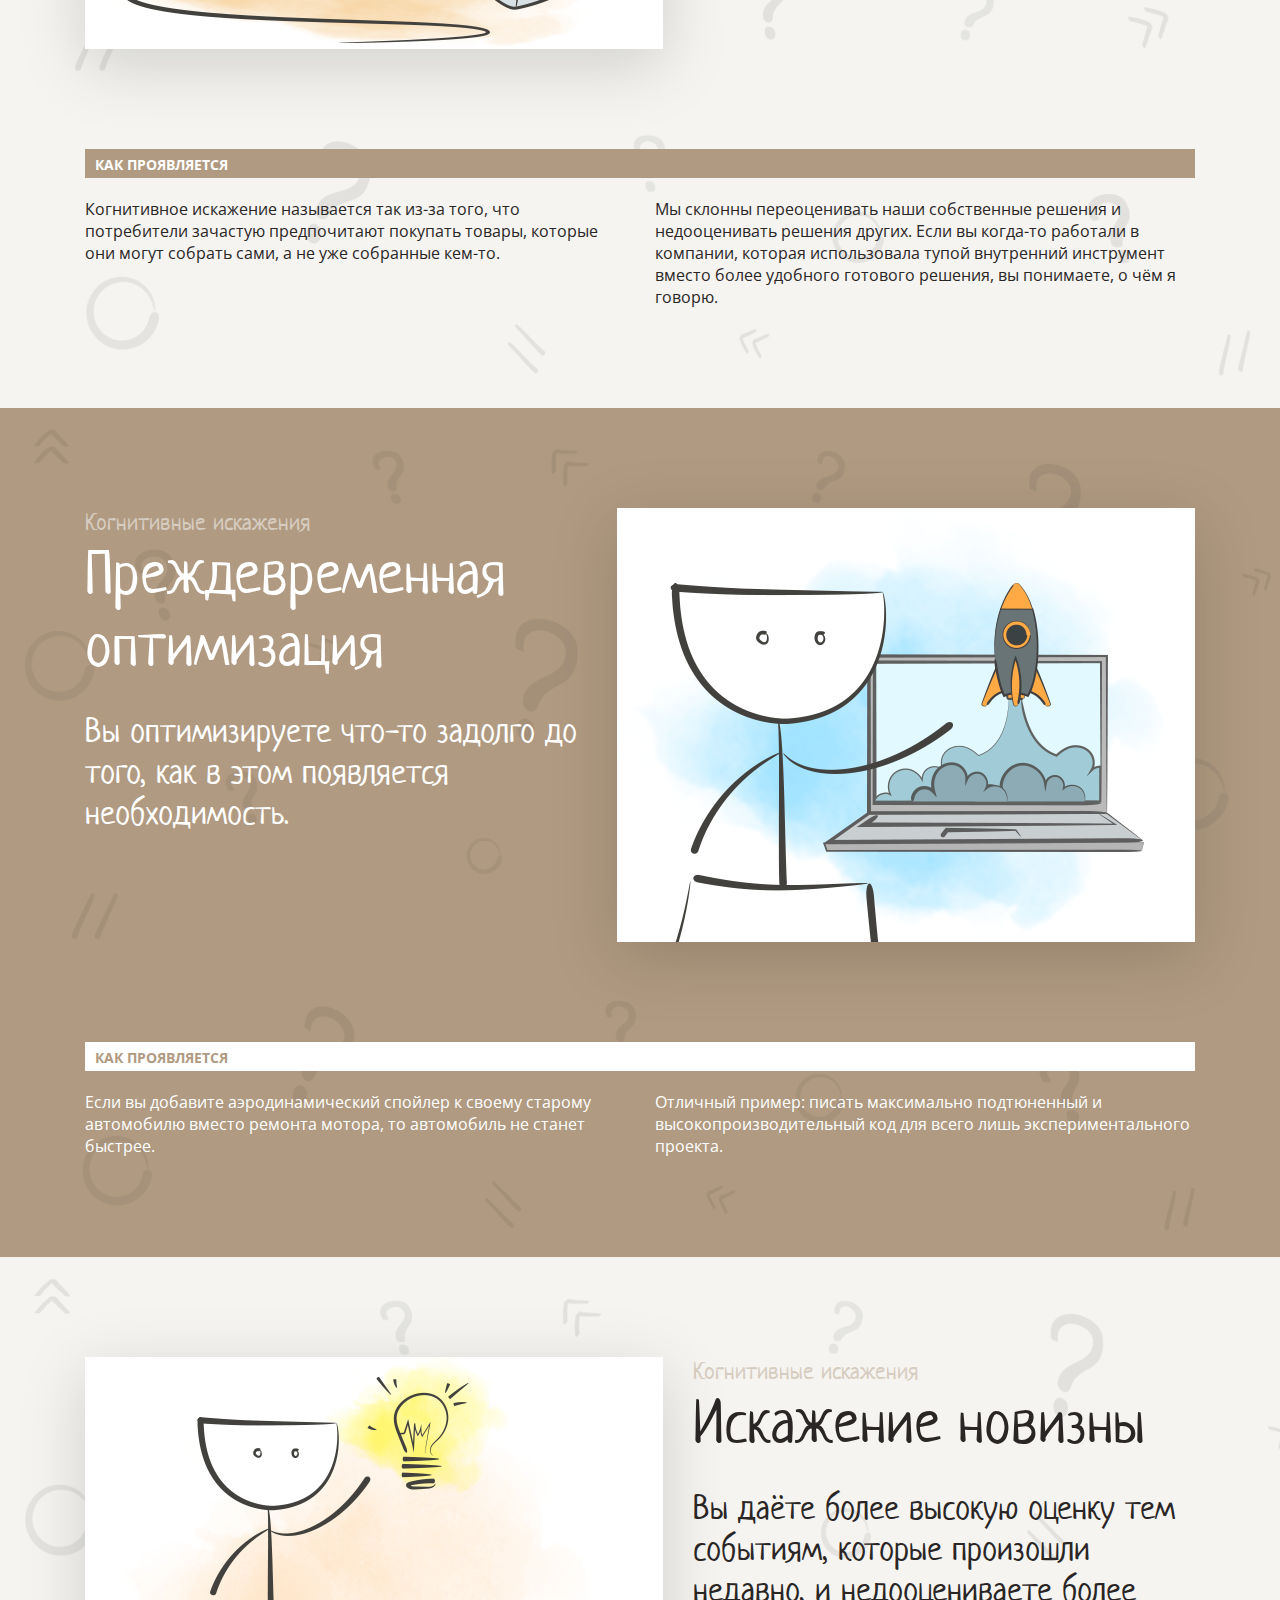
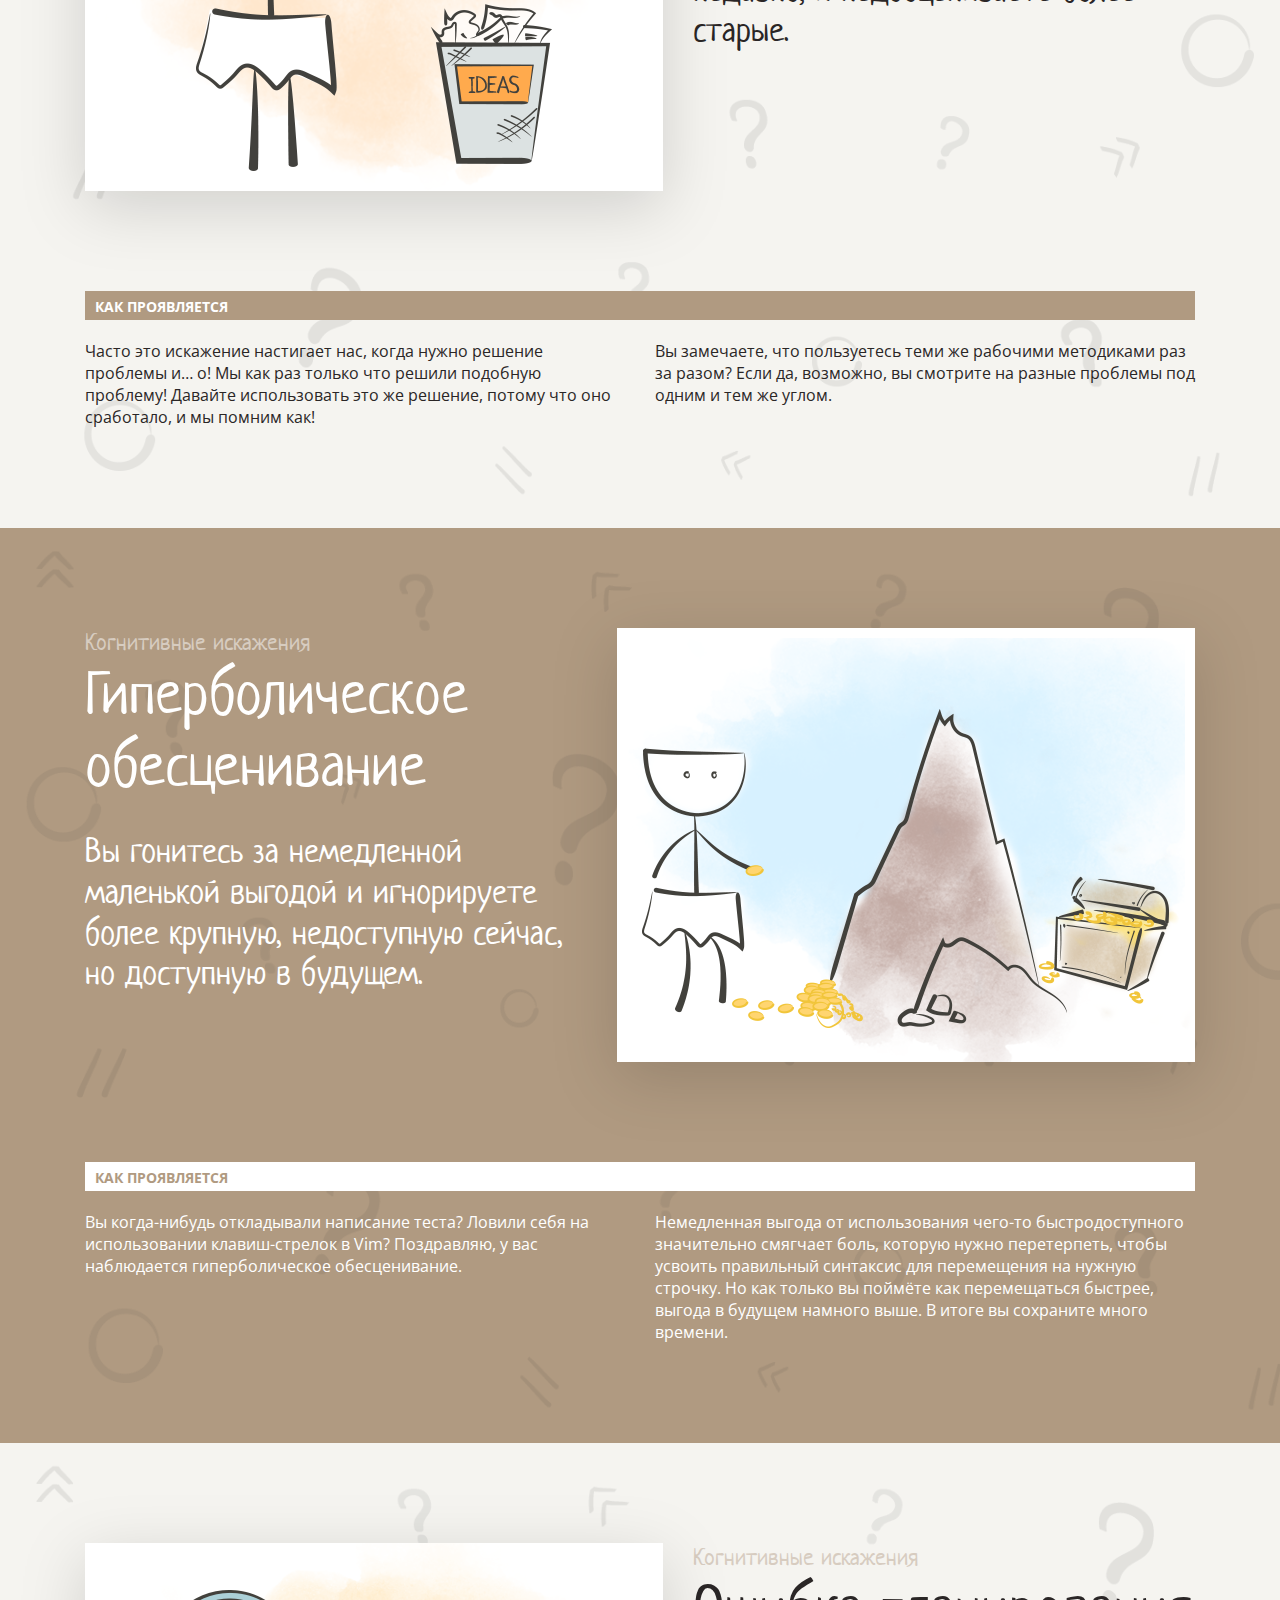
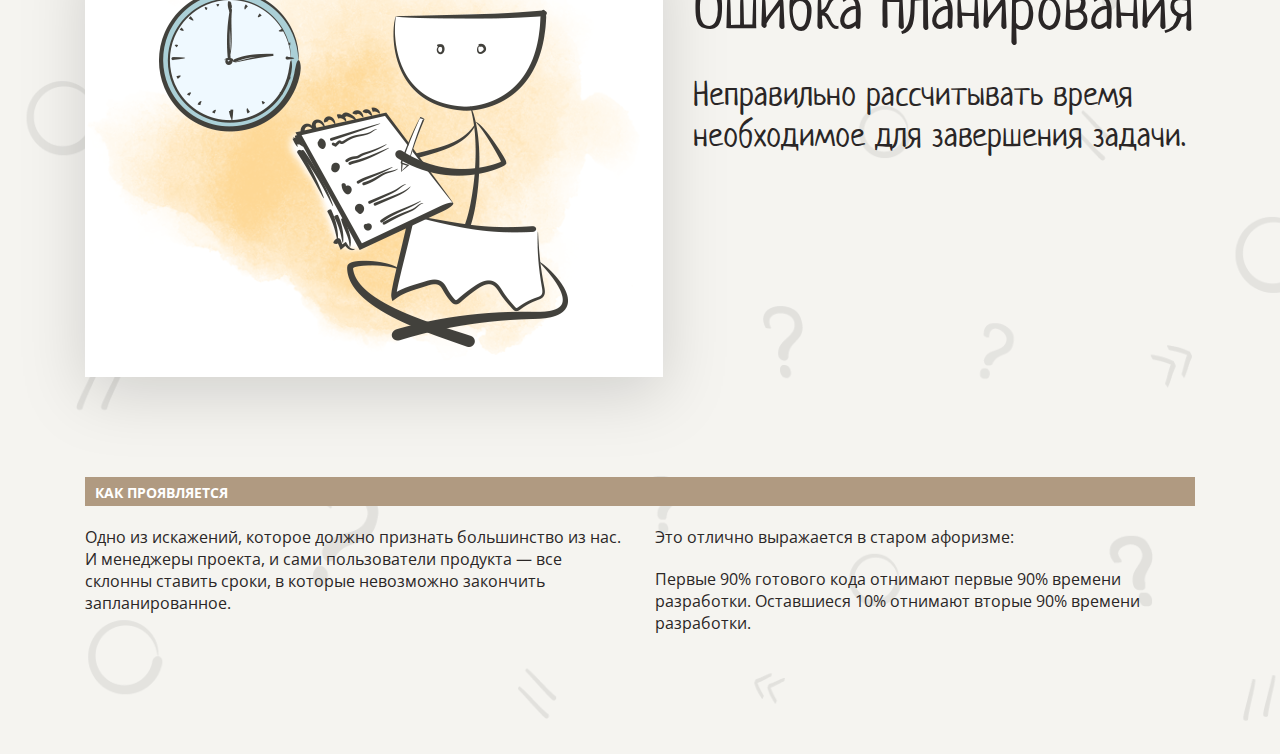
==== commit 4c2db8c3: "change topics layout" ====
--- a/src/index.html
+++ b/src/index.html
@@ -113,7 +113,7 @@
           </div>
         </div>
       </section>
-      <section class="bg bg-light" id="ikea-effect">
+      <section class="topic bg bg-light" id="ikea-effect">
         <div class="container">
           <div class="even-cols">
             <div class="col">
@@ -126,9 +126,9 @@
                 как следствие, недооцениваете решения других.</h3>
             </div>
           </div>
+          <span class="topic-accent">Как проявляется</span>
           <div class="even-cols">
             <div class="col">          
-              <span>Как проявляется</span>
               <p>Когнитивное искажение называется так из-за того,
                 что потребители зачастую предпочитают покупать товары,
                 которые они могут собрать сами, а не уже собранные кем-то.
@@ -144,97 +144,121 @@
           </div>
         </div>
       </section>
-      <section class="bg bg-brown" id="premature-optimization">
-        <div class="container">
-          <div class="even-cols">
-            <div class="col"></div>
-            <div class="col"></div>
-          </div>
-          <div class="even-cols">
-            <div class="col"></div>
-            <div class="col"></div>
-          </div>
-          <img class="filter" src="./assets/img/2.png" alt="optimization">
-          <h4 class="heading h4">Когнитивные искажения</h4>
-          <h2 class="heading h2">Преждевременная оптимизация</h2>
-          <h3 class="heading h3">Вы оптимизируете что-то задолго до того, как в этом появляется необходимость.</h3>
-          <span>Как проявляется</span>
-          <p>Если вы добавите аэродинамический спойлер к своему старому
-            автомобилю вместо ремонта мотора, то автомобиль не станет быстрее.</p>
-          <p>Отличный пример: писать максимально подтюненный и
-            высокопроизводительный код для всего лишь экспериментального проекта.</p>
-        </div>
-      </section>
-      <section class="bg bg-light" id="distortion-of-novelty">
-        <div class="container">
-          <div class="even-cols">
-            <div class="col"></div>
-            <div class="col"></div>
-          </div>
-          <div class="even-cols">
-            <div class="col"></div>
-            <div class="col"></div>
-          </div>
-          <img class="filter" src="./assets/img/3.png" alt="distortion">
-          <h4 class="heading h4">Когнитивные искажения</h4>
-          <h2 class="heading h2">Искажение новизны</h2>
-          <h3 class="heading h3">Вы даёте более высокую оценку тем событиям, которые произошли недавно,
-            и недооцениваете более старые.</h3>
-          <span>Как проявляется</span>
-          <p>Часто это искажение настигает нас, когда нужно решение проблемы и… о!
-            Мы как раз только что решили подобную проблему!
-            Давайте использовать это же решение, потому что оно сработало, и мы помним как!</p>
-          <p>Вы замечаете, что пользуетесь теми же рабочими методиками раз за разом?
-            Если да, возможно, вы смотрите на разные проблемы под одним и тем же углом.</p>
-        </div>
-      </section>
-      <section class="bg bg-brown" id="hyperbolic-depreciation">
-        <div class="container">
-          <div class="even-cols">
-            <div class="col"></div>
-            <div class="col"></div>
-          </div>
-          <div class="even-cols">
-            <div class="col"></div>
-            <div class="col"></div>
-          </div>
-          <img class="filter" src="./assets/img/4.png" alt="hyperbolic">
-          <h4 class="heading h4">Когнитивные искажения</h4>
-          <h2 class="heading h2">Гиперболическое обесценивание</h2>
-          <h3 class="heading h3">Вы гонитесь за немедленной маленькой выгодой и игнорируете более крупную,
-              недоступную сейчас, но доступную в будущем.</h3>
-          <span>Как проявляется</span>
-          <p>Вы когда-нибудь откладывали написание теста? Ловили себя на использовании клавиш-стрелок в Vim?
-              Поздравляю, у вас наблюдается гиперболическое обесценивание.</p>
-          <p>Немедленная выгода от использования чего-то быстродоступного значительно
-              смягчает боль, которую нужно перетерпеть, чтобы усвоить правильный
-              синтаксис для перемещения на нужную строчку. Но как только вы поймёте как
-              перемещаться быстрее, выгода в будущем намного выше. В итоге вы сохраните
-              много времени.</p>
-        </div>
-      </section>
-      <section class="bg bg-light" id="errors-in-planning">
-        <div class="container">
-          <div class="even-cols">
-            <div class="col"></div>
-            <div class="col"></div>
-          </div>
-          <div class="even-cols">
-            <div class="col"></div>
-            <div class="col"></div>
-          </div>
-          <img class="filter" src="./assets/img/5.png" alt="errors">
-          <h4 class="heading h4">Когнитивные искажения</h4>
-          <h2 class="heading h2">Ошибка планирования</h2>
-          <h3 class="heading h3">Неправильно рассчитывать время необходимое для завершения задачи.</h3>
-          <span>Как проявляется</span>
-          <p>Одно из искажений, которое должно признать большинство из нас.
-            И менеджеры проекта, и сами пользователи продукта — все склонны
-            ставить сроки, в которые невозможно закончить запланированное.</p>
-          <p>Это отлично выражается в старом афоризме: 
-            <span>Первые 90% готового кода отнимают первые 90% времени разработки.
-            Оставшиеся 10% отнимают вторые 90% времени разработки.</span>
-          </p>
+      <section class="topic bg bg-brown f-white" id="premature-optimization">
+        <div class="container">
+          <div class="even-cols">
+            <div class="col o-1">
+              <img class="filter" src="./assets/img/2.png" alt="optimization">
+            </div>
+            <div class="col o-0">
+              <h4 class="heading h4">Когнитивные искажения</h4>
+              <h2 class="heading h2">Преждевременная оптимизация</h2>
+              <h3 class="heading h3">Вы оптимизируете что-то задолго до того, как в этом появляется необходимость.</h3>
+            </div>
+          </div>
+          <span class="topic-accent">Как проявляется</span>
+          <div class="even-cols">
+            <div class="col">
+              <p>Если вы добавите аэродинамический спойлер к своему старому
+                автомобилю вместо ремонта мотора, то автомобиль не станет быстрее.
+              </p>
+            </div>
+            <div class="col">
+              <p>Отличный пример: писать максимально подтюненный и
+                высокопроизводительный код для всего лишь экспериментального проекта.
+              </p>
+            </div>
+          </div>
+        </div>
+      </section>
+      <section class="topic bg bg-light" id="distortion-of-novelty">
+        <div class="container">
+          <div class="even-cols">
+            <div class="col">
+              <img class="filter" src="./assets/img/3.png" alt="distortion">
+            </div>
+            <div class="col">
+              <h4 class="heading h4">Когнитивные искажения</h4>
+              <h2 class="heading h2">Искажение новизны</h2>
+              <h3 class="heading h3">Вы даёте более высокую оценку тем событиям, которые произошли недавно,
+                и недооцениваете более старые.</h3>
+            </div>
+          </div>
+          <span class="topic-accent">Как проявляется</span>
+          <div class="even-cols">
+            <div class="col">
+              <p>Часто это искажение настигает нас, когда нужно решение проблемы и… о!
+                Мы как раз только что решили подобную проблему!
+                Давайте использовать это же решение, потому что оно сработало, и мы помним как!
+              </p>
+            </div>
+            <div class="col">
+              <p>Вы замечаете, что пользуетесь теми же рабочими методиками раз за разом?
+                Если да, возможно, вы смотрите на разные проблемы под одним и тем же углом.
+              </p>
+            </div>
+          </div>
+        </div>
+      </section>
+      <section class="topic bg bg-brown f-white" id="hyperbolic-depreciation">
+        <div class="container">
+          <div class="even-cols">
+            <div class="col o-1">
+              <img class="filter" src="./assets/img/4.png" alt="hyperbolic">
+            </div>
+            <div class="col o-0">
+              <h4 class="heading h4">Когнитивные искажения</h4>
+              <h2 class="heading h2">Гиперболическое обесценивание</h2>
+              <h3 class="heading h3">Вы гонитесь за немедленной маленькой выгодой и игнорируете более крупную,
+                  недоступную сейчас, но доступную в будущем.
+              </h3>
+            </div>
+          </div>
+          <span class="topic-accent">Как проявляется</span>
+          <div class="even-cols">
+            <div class="col">
+              <p>Вы когда-нибудь откладывали написание теста? Ловили себя на использовании клавиш-стрелок в Vim?
+                Поздравляю, у вас наблюдается гиперболическое обесценивание.
+              </p>
+            </div>
+            <div class="col">
+              <p>Немедленная выгода от использования чего-то быстродоступного значительно
+                смягчает боль, которую нужно перетерпеть, чтобы усвоить правильный
+                синтаксис для перемещения на нужную строчку. Но как только вы поймёте как
+                перемещаться быстрее, выгода в будущем намного выше. В итоге вы сохраните
+                много времени.</p>
+            </div>
+          </div>
+        </div>
+      </section>
+      <section class="topic bg bg-light" id="errors-in-planning">
+        <div class="container">
+          <div class="even-cols">
+            <div class="col">
+              <img class="filter" src="./assets/img/5.png" alt="errors">
+            </div>
+            <div class="col">
+              <h4 class="heading h4">Когнитивные искажения</h4>
+              <h2 class="heading h2">Ошибка планирования</h2>
+              <h3 class="heading h3">Неправильно рассчитывать время необходимое для завершения задачи.</h3>
+            </div>
+          </div>
+          <span class="topic-accent">Как проявляется</span>
+          <div class="even-cols">
+            <div class="col">
+              <p>Одно из искажений, которое должно признать большинство из нас.
+                И менеджеры проекта, и сами пользователи продукта — все склонны
+                ставить сроки, в которые невозможно закончить запланированное.
+              </p>
+            </div>
+            <div class="col">
+              <p>Это отлично выражается в старом афоризме:</p>
+              <p>Первые 90% готового кода отнимают первые 90% времени разработки.
+                Оставшиеся 10% отнимают вторые 90% времени разработки.
+              </p>
+              </p>
+            </div>
+          </div>
         </div>
       </section>
     </main>
--- a/src/styles-adaptive/style.css
+++ b/src/styles-adaptive/style.css
@@ -44,7 +44,7 @@
   font-family: "Neucha";
   src: url("../assets/fonts/Neucha/Neucha-Regular.ttf");
 }
-section {
+.topic {
   position: relative;
   overflow: hidden;
 }
@@ -60,12 +60,17 @@
 }
 
 .heading {
-  font-weight: 1.2;
+  line-height: 1.2;
+  font-weight: 400;
   font-family: "Neucha", sans-serif;
   margin-block: 0 1rem;
 }
 .heading-accent {
   color: #FE8A02;
+}
+
+.f-white {
+  color: #fff;
 }
 
 .filter {
@@ -149,6 +154,13 @@
   display: grid;
 }
 
+.o-0 {
+  order: 0;
+}
+.o-1 {
+  order: 1;
+}
+
 @media screen and (min-width: 50em) {
   .container {
     padding: 6.25em 0;
@@ -175,6 +187,9 @@
 }
 .header .even-cols {
   grid-auto-flow: row;
+}
+.header .even-cols .col p {
+  margin-bottom: 0;
 }
 .header .heading::after {
   content: "";
@@ -336,9 +351,6 @@
     margin-bottom: 1rem;
   }
 }
-.cards-section {
-  overflow: hidden;
-}
 .cards-section .nav-wrapper {
   width: 250px;
   margin-inline: auto;
@@ -393,4 +405,38 @@
   transform: translateX(-1040px);
 }
 
+.topic .h4 {
+  color: #D7CCC0;
+  margin: 0;
+}
+.topic .container .even-cols:first-child {
+  margin-bottom: 6.25rem;
+}
+.topic .container .even-cols .col {
+  height: fit-content;
+}
+.topic .container .even-cols .col p {
+  margin-block: 1.25rem 0;
+}
+.topic .container .even-cols .col p br {
+  line-height: 1.25rem;
+}
+.topic-accent {
+  display: block;
+  font-size: 0.875rem;
+  font-weight: 700;
+  text-transform: uppercase;
+  padding: 6px 10px 4px;
+}
+
+.bg-light .container .topic-accent {
+  color: #fff;
+  background-color: #B09A81;
+}
+
+.bg-brown .container .topic-accent {
+  color: #B09A81;
+  background-color: #fff;
+}
+
 /*# sourceMappingURL=style.css.map */
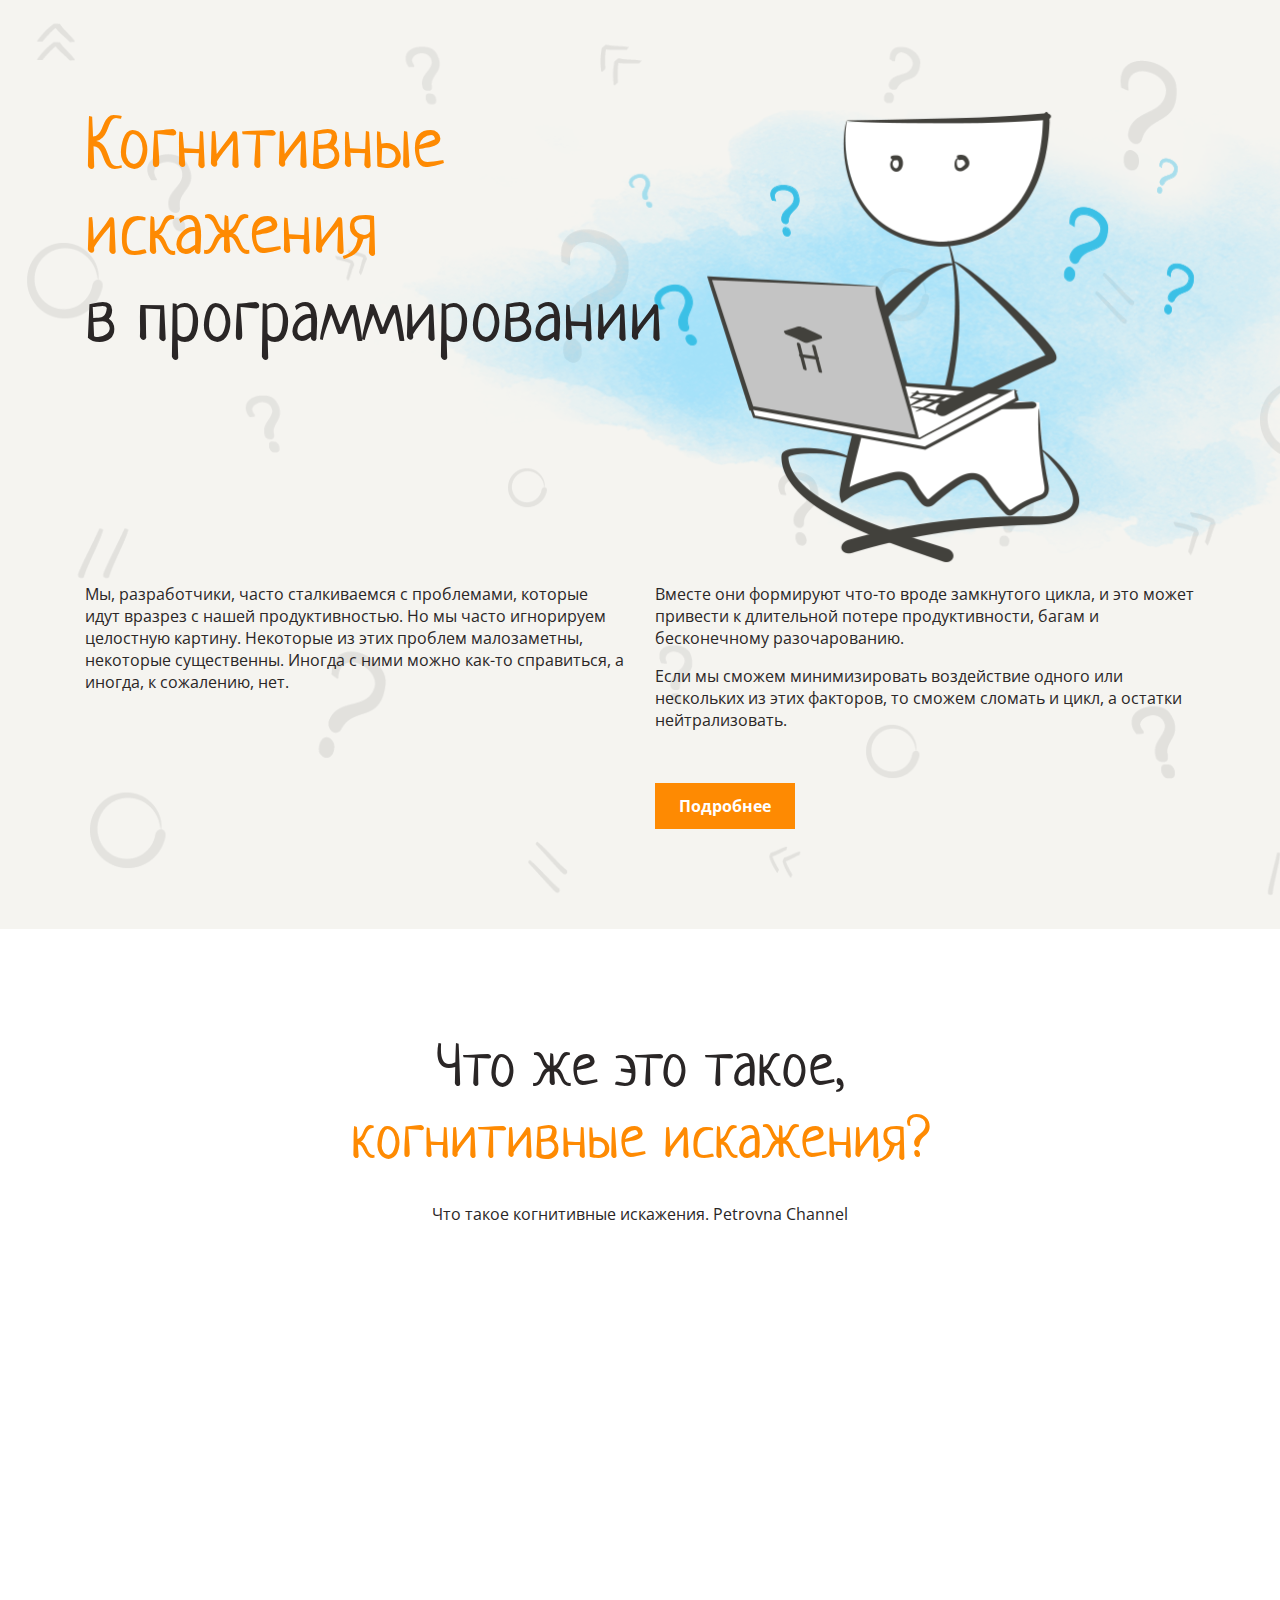
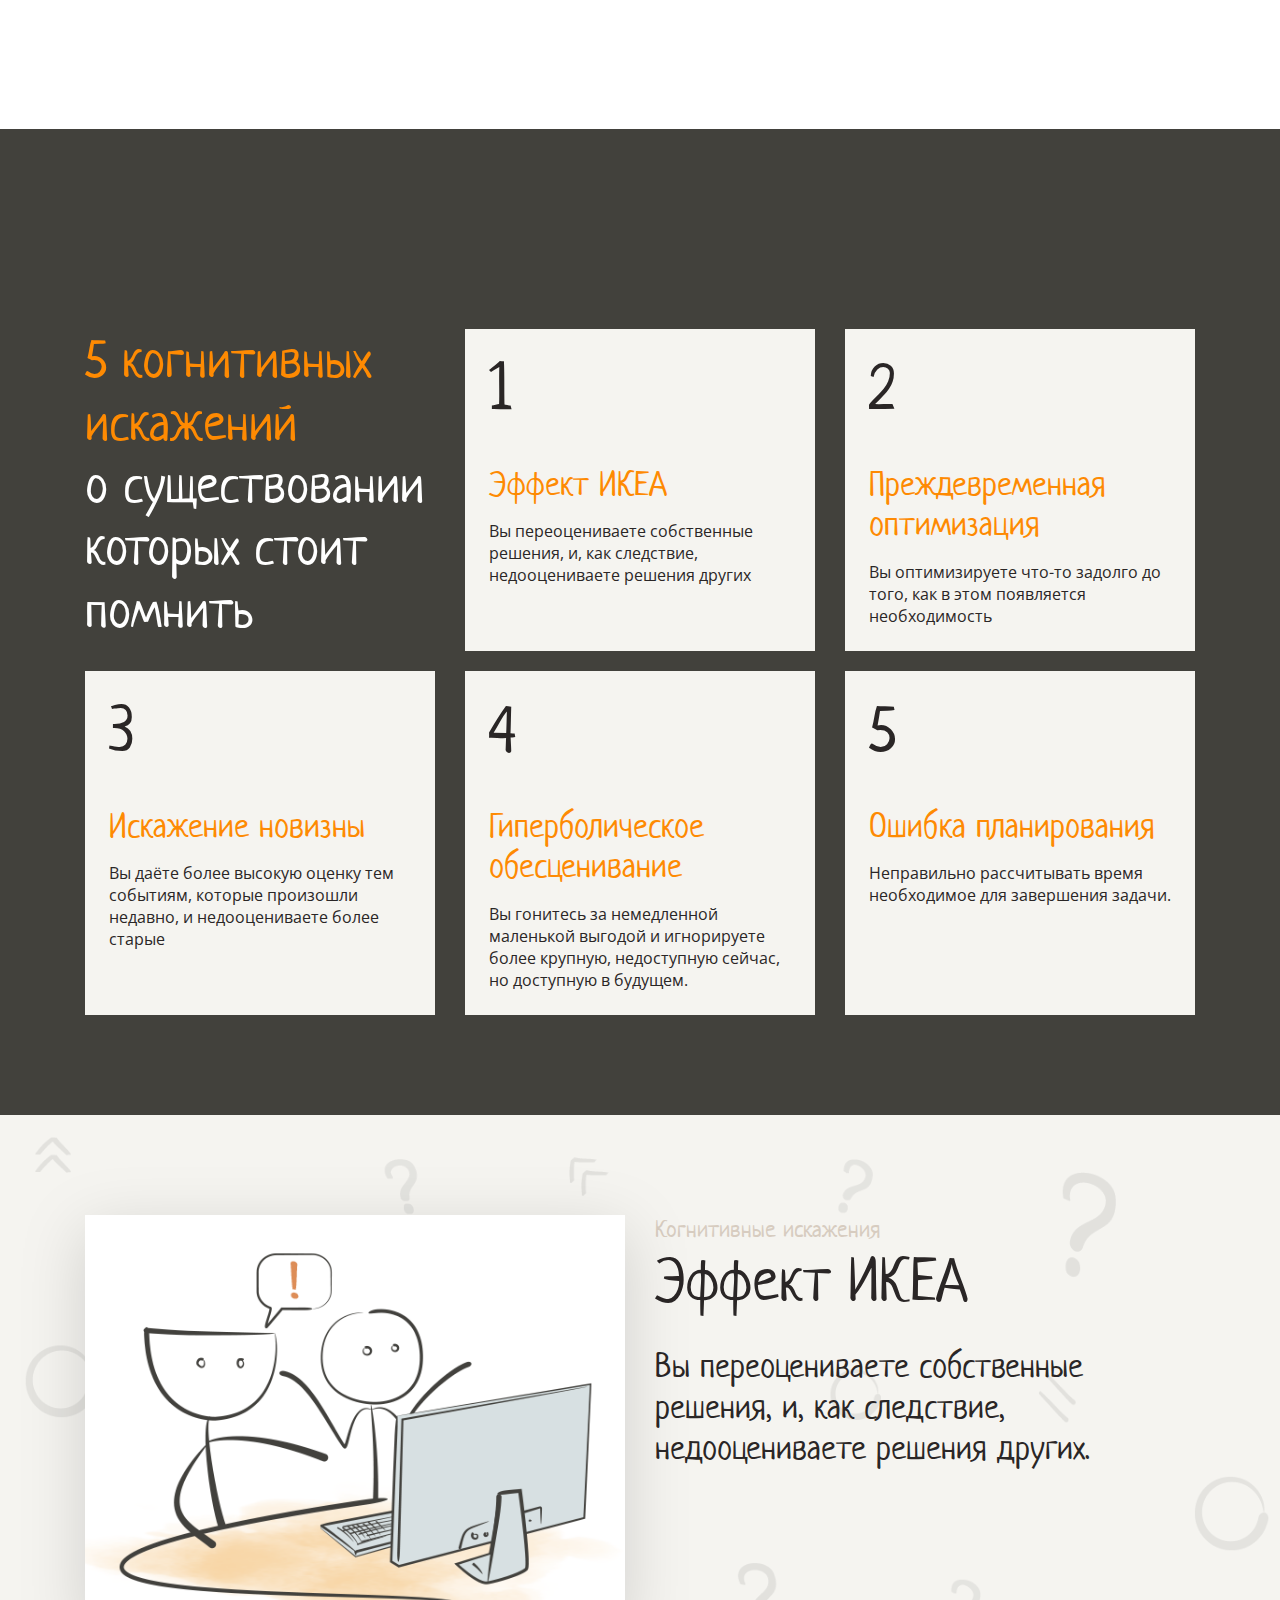
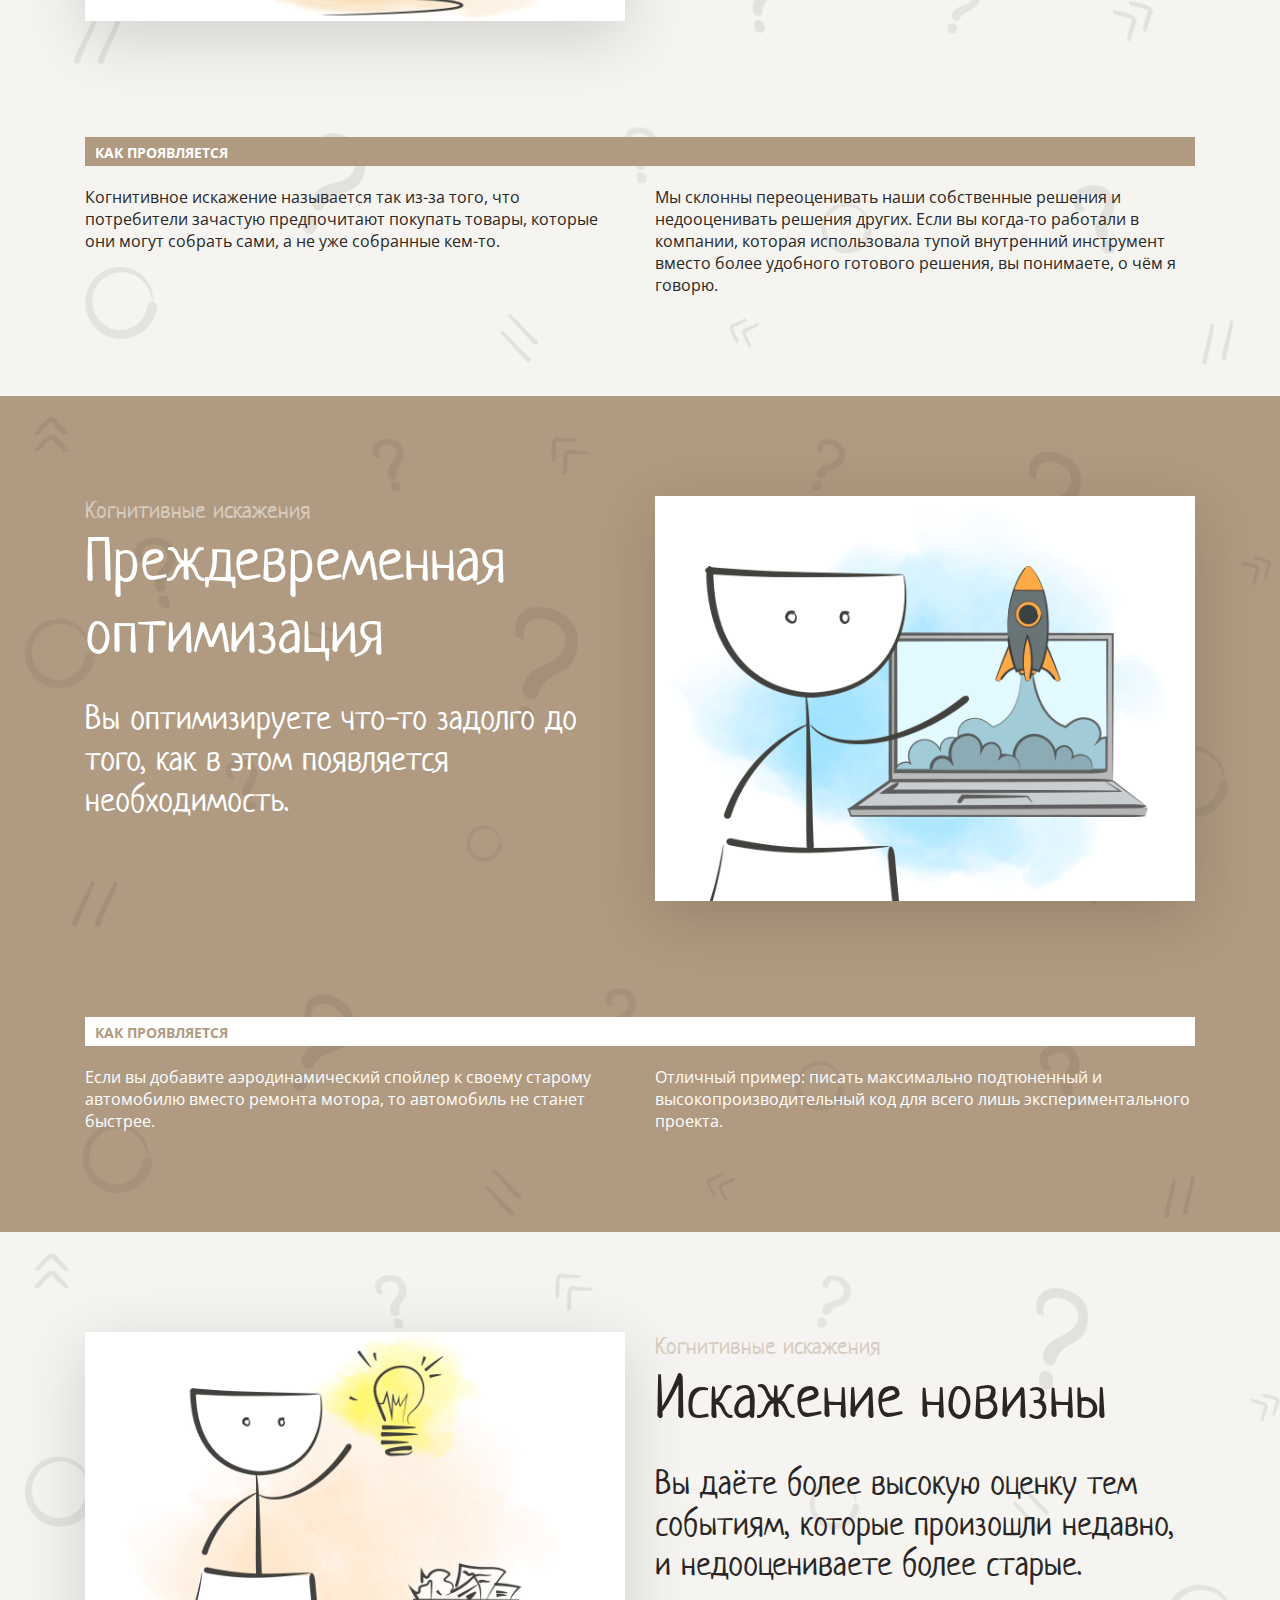
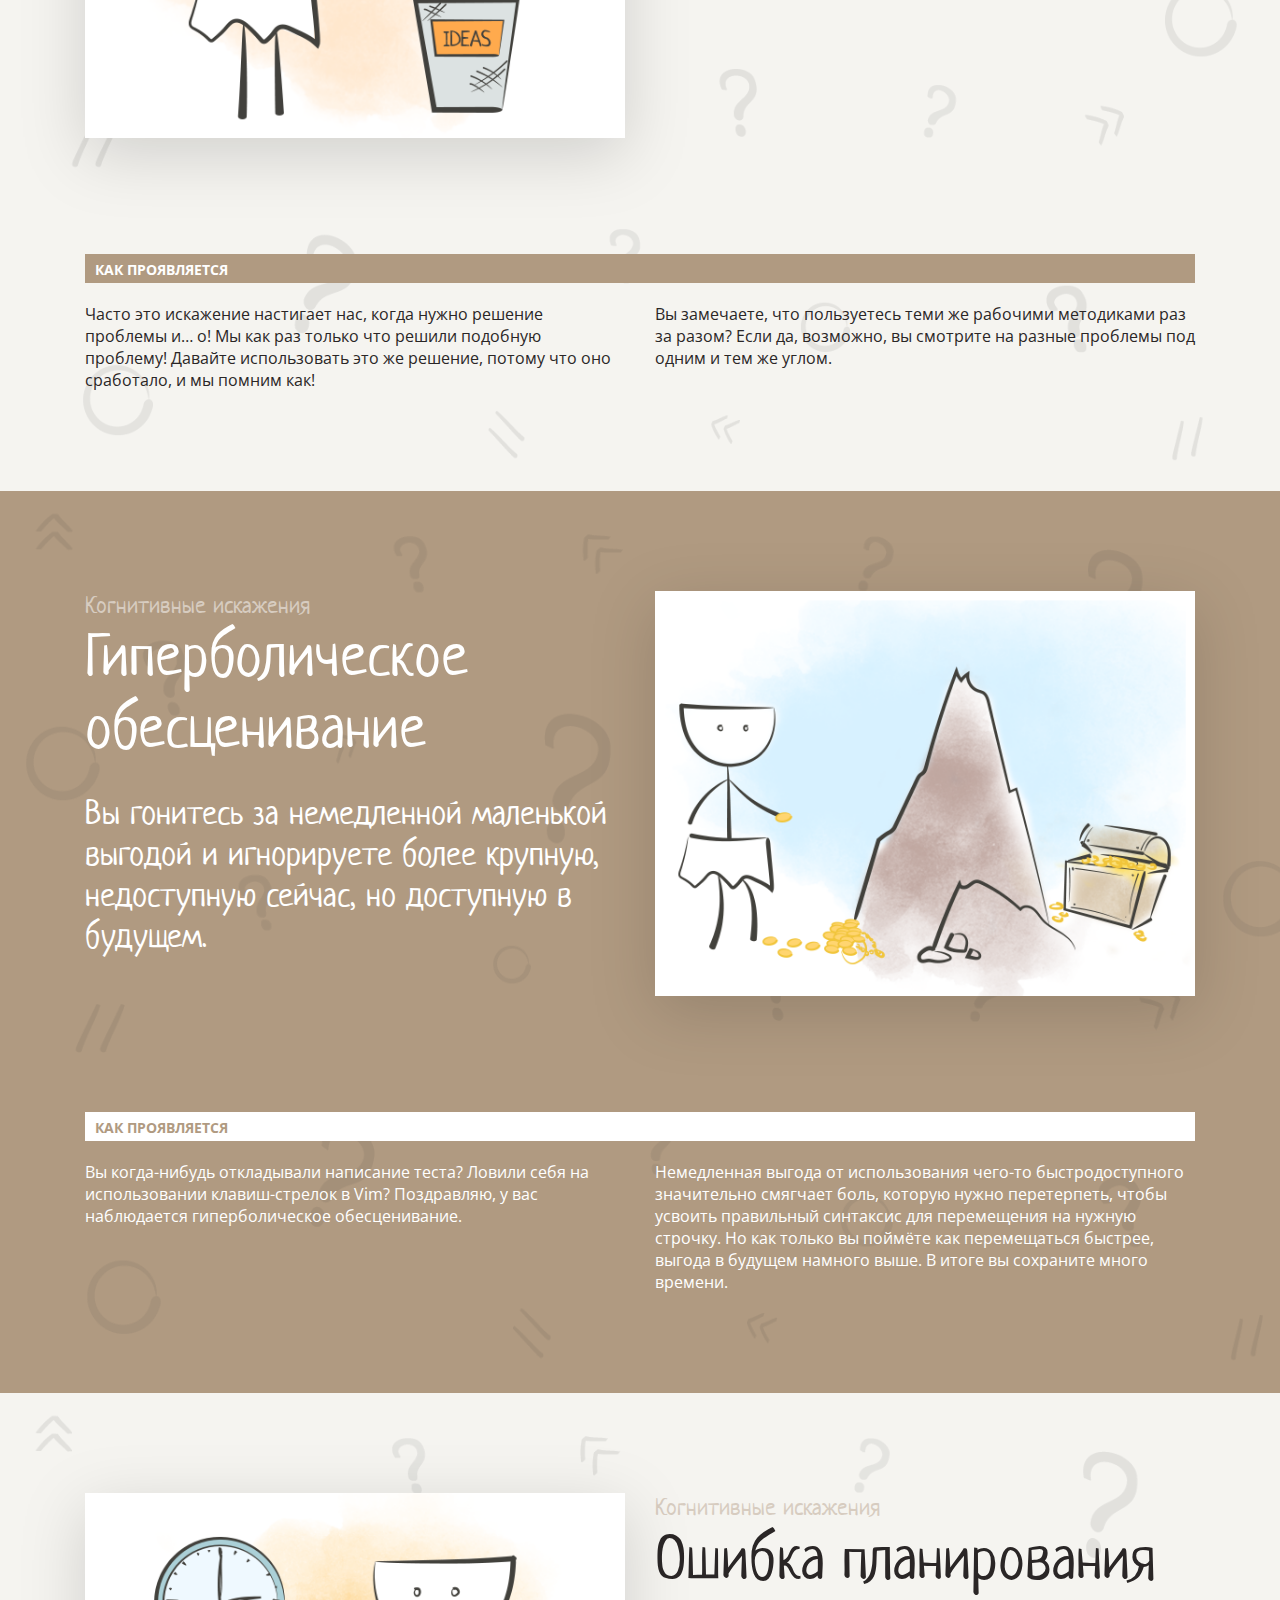
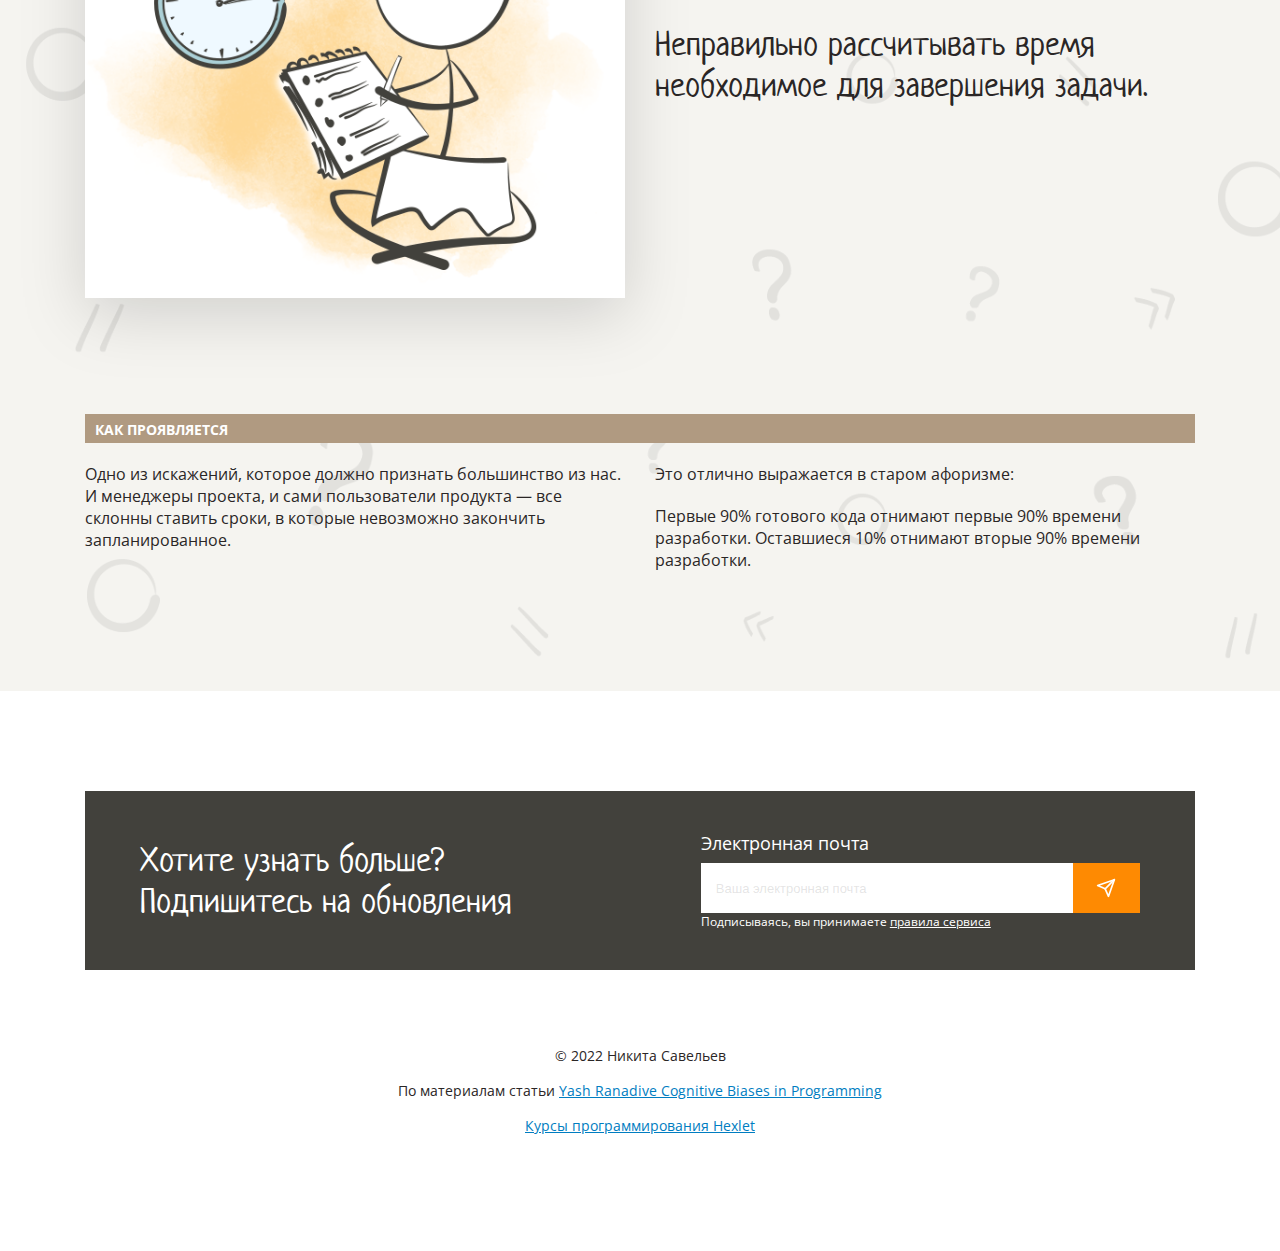
==== commit b7304037: "change project structure" ====
--- a/src/index.html
+++ b/src/index.html
@@ -6,7 +6,7 @@
     <meta name="viewport" content="width=device-width, initial-scale=1.0">
     <title>Когнитивные искажения</title>
     <link rel="icon" type="image/x-icon" href="assets/img/favicon.png">
-    <link href="./styles-adaptive/style.css" rel="stylesheet" type="text/css" />
+    <link href="./styles/style.css" rel="stylesheet" type="text/css" />
 </head>
 <body class="body">
     <header class="header bg bg-light">
@@ -262,5 +262,25 @@
         </div>
       </section>
     </main>
+    <footer class="footer">
+      <div class="container">
+        <div class="even-cols">
+          <h3 class="heading h3">Хотите узнать больше?<br>Подпишитесь на обновления</h3>
+          <form class="form">
+            <label class="email-label" for="input-email">
+              <span class="title">Электронная почта</span>
+              <div class="form-input">
+                <input type="email" id="inp-email" placeholder="Ваша электронная почта">
+                <input type="submit" class="submit" value="">
+              </div>
+              <span class="caption">Подписываясь, вы принимаете <span class="underline">правила сервиса</span></span>
+            </label>
+          </form>
+        </div>
+        <p>© 2022 Никита Савельев</p>
+        <p>По материалам статьи <a href="https://medium.com/hackernoon/cognitive-biases-in-programming-5e937707c27b">Yash Ranadive Cognitive Biases in Programming</a></p>
+        <a href="https://ru.hexlet.io/">Курсы программирования Hexlet</a>
+      </div>
+    </footer>
 </body>
 </html>--- a/src/styles/style.css
+++ b/src/styles/style.css
@@ -0,0 +1,566 @@
+.h1 {
+  font-size: 4.5em;
+}
+.h2 {
+  font-size: 3.75em;
+}
+.h3 {
+  font-size: 2.125em;
+}
+.h4 {
+  font-size: 1.5em;
+}
+@media screen and (max-width: 50em) {
+  .h1 {
+    font-size: 2em;
+  }
+  .h2 {
+    font-size: 2em;
+  }
+  .h3 {
+    font-size: 1.5em;
+  }
+  .h4 {
+    font-size: 1em;
+  }
+}
+
+* {
+  box-sizing: border-box;
+  scroll-behavior: smooth;
+}
+
+@font-face {
+  font-weight: 400;
+  font-family: "Open Sans";
+  src: url("../assets/fonts/Open_Sans/static/OpenSans/OpenSans-Regular.ttf");
+}
+@font-face {
+  font-weight: 700;
+  font-family: "Open Sans";
+  src: url("../assets/fonts/Open_Sans/static/OpenSans/OpenSans-Bold.ttf");
+}
+@font-face {
+  font-family: "Neucha";
+  src: url("../assets/fonts/Neucha/Neucha-Regular.ttf");
+}
+.topic {
+  position: relative;
+  overflow: hidden;
+}
+
+.body {
+  font-size: 0.75em;
+  font-weight: 1.6;
+  font-family: "Open Sans", sans-serif;
+  color: #2A2626;
+  margin: 0;
+  padding: 0;
+  overflow-x: hidden;
+}
+
+.heading {
+  line-height: 1.2;
+  font-weight: 400;
+  font-family: "Neucha", sans-serif;
+  margin-block: 0 1rem;
+}
+.heading-accent {
+  color: #FE8A02;
+}
+
+.f-white {
+  color: #fff;
+}
+
+.filter {
+  filter: drop-shadow(0 16px 32px rgba(0, 0, 0, 0.15));
+}
+
+.display-sm-none {
+  display: none;
+}
+
+.display-md-none {
+  display: none;
+}
+
+.position-sm-absolute {
+  position: absolute;
+}
+
+.bg-light::after, .bg-brown::after {
+  content: "";
+  display: block;
+  position: absolute;
+  inset: 0;
+  z-index: -3;
+}
+.bg-light::after {
+  background-color: #F5F4F0;
+}
+.bg-brown::after {
+  background-color: #B09A81;
+}
+.bg::before {
+  content: "";
+  display: block;
+  position: absolute;
+  inset: 0;
+  background-image: url("../assets/img/background.png");
+  background-repeat: no-repeat;
+  background-size: cover;
+  opacity: 0.1;
+  z-index: -2;
+}
+
+@media screen and (min-width: 50em) {
+  .display-md-block {
+    display: block;
+  }
+  .position-md-static {
+    position: static;
+  }
+  .heading {
+    margin-block: 0 1.875rem;
+  }
+}
+@media screen and (max-width: 50em) {
+  .display-sm-block {
+    display: block;
+  }
+  .display-sm-flex {
+    display: flex;
+  }
+}
+@media screen and (min-width: 30em) {
+  .body {
+    font-size: 1em;
+  }
+}
+.container {
+  padding: 2em 0.5em;
+  position: relative;
+  width: min(1110px, 100% - 1rem);
+  margin-inline: auto;
+}
+.container .even-cols {
+  display: grid;
+  grid-auto-flow: column;
+  grid-auto-columns: 1fr;
+  column-gap: 1.875em;
+}
+.container .even-cols .col {
+  display: grid;
+}
+
+@media screen and (min-width: 50em) {
+  .container {
+    padding: 6.25em 0;
+  }
+  .o-0 {
+    order: 0;
+  }
+  .o-1 {
+    order: 1;
+  }
+}
+.btn {
+  display: block;
+  width: fit-content;
+  text-decoration: none;
+  background-color: #FE8A02;
+  border: 0;
+  font-weight: 700;
+  color: #fff;
+  padding: 0.75rem 1.5rem;
+  transition: 0.3s;
+}
+.btn:hover {
+  background-color: #EA7600;
+}
+
+.header {
+  position: relative;
+  overflow: hidden;
+}
+.header .even-cols {
+  grid-auto-flow: row;
+}
+.header .even-cols .col p {
+  margin-bottom: 0;
+}
+.header .heading::after {
+  content: "";
+  position: absolute;
+  top: 0;
+  left: 52%;
+  z-index: -1;
+  width: 16em;
+  height: 100%;
+  background-image: url("../assets/img/main.png");
+  background-repeat: no-repeat;
+  background-size: 65%;
+}
+.header .btn {
+  margin-top: 1em;
+}
+
+@media screen and (min-width: 50em) {
+  .header .heading {
+    margin-bottom: 13rem;
+  }
+  .header .heading::after {
+    content: "";
+    position: absolute;
+    top: 5%;
+    left: 26%;
+    z-index: -1;
+    width: 16em;
+    height: 100%;
+    background-image: url("../assets/img/main.png");
+    background-repeat: no-repeat;
+    background-size: 100%;
+  }
+}
+@media screen and (min-width: 50em) {
+  .header .btn {
+    margin-top: 3.25rem;
+  }
+  .header .even-cols {
+    grid-auto-flow: column;
+  }
+}
+.video-section {
+  text-align: center;
+}
+.video-section .container {
+  margin-top: -48px;
+  transform: translate(0, 48px);
+}
+.video-section .video-author {
+  margin-block: 0 1rem;
+}
+.video-section .video {
+  width: min(919px, 100%);
+  height: min(569px, 51.262vw);
+}
+
+@media screen and (min-width: 50em) {
+  .video-section .container {
+    margin-top: -200px;
+    transform: translate(0, 200px);
+  }
+  .video-section .video-author {
+    margin-block: 0 1.875rem;
+  }
+}
+.test {
+  background-color: aqua;
+  height: 500px;
+}
+
+.cards-section {
+  display: flex;
+  flex-direction: column;
+  align-items: center;
+  background-color: #42413C;
+  color: #fff;
+  padding-top: 32px;
+}
+.cards-section .h2 {
+  text-align: center;
+  font-size: 1.5rem;
+  max-width: 350px;
+  margin: 0;
+}
+.cards-section .nav {
+  display: flex;
+  gap: 10px;
+  transition: 0.3s;
+  transform: translateX(0);
+}
+.cards-section .card {
+  min-width: 250px;
+  min-height: 245px;
+  display: block;
+  text-decoration: none;
+  color: #2A2626;
+  background-color: #F5F4F0;
+  padding: 1rem;
+  transition: 0.3s;
+}
+.cards-section .card-number {
+  display: block;
+  font-size: 2rem;
+  line-height: 1.1;
+  font-family: "Neucha";
+  margin-bottom: 1.5rem;
+}
+.cards-section .card .heading {
+  margin-bottom: 0.5rem;
+}
+.cards-section .card p {
+  margin: 0;
+}
+.cards-section .card:hover {
+  background-color: #FE8A02;
+  color: #fff;
+}
+.cards-section .card:hover .heading-accent {
+  color: #fff;
+}
+.cards-section .controls {
+  justify-content: center;
+  gap: 10px;
+  margin-top: 1rem;
+}
+.cards-section .controls label {
+  display: block;
+  background-color: #F5F4F0;
+  border-radius: 100%;
+  width: 10px;
+  height: 10px;
+}
+
+@media screen and (min-width: 50em) {
+  .cards-section {
+    padding-top: 100px;
+  }
+  .cards-section .nav-wrapper {
+    width: 100%;
+  }
+  .cards-section .nav {
+    gap: 20px 30px;
+    flex-wrap: wrap;
+  }
+  .cards-section .h2 {
+    text-align: left;
+    font-size: 3.25rem;
+  }
+  .cards-section .card {
+    max-width: 350px;
+    padding: 1.5rem;
+  }
+  .cards-section .card-number {
+    font-size: 4rem;
+    margin-bottom: 2.5rem;
+  }
+  .cards-section .card .heading {
+    margin-bottom: 1rem;
+  }
+}
+.cards-section .nav-wrapper {
+  width: 250px;
+  margin-inline: auto;
+  overflow: hidden;
+}
+
+@media screen and (min-width: 50em) {
+  .cards-section .nav-wrapper {
+    width: 100%;
+  }
+  .cards-section .nav {
+    justify-content: center;
+  }
+}
+#radio1:checked ~ .controls :nth-child(1) {
+  background-color: #FE8A02;
+}
+
+#radio2:checked ~ .controls :nth-child(2) {
+  background-color: #FE8A02;
+}
+
+#radio3:checked ~ .controls :nth-child(3) {
+  background-color: #FE8A02;
+}
+
+#radio4:checked ~ .controls :nth-child(4) {
+  background-color: #FE8A02;
+}
+
+#radio5:checked ~ .controls :nth-child(5) {
+  background-color: #FE8A02;
+}
+
+#radio1:checked ~ .nav-wrapper .nav {
+  transform: translateX(0px);
+}
+
+#radio2:checked ~ .nav-wrapper .nav {
+  transform: translateX(-260px);
+}
+
+#radio3:checked ~ .nav-wrapper .nav {
+  transform: translateX(-520px);
+}
+
+#radio4:checked ~ .nav-wrapper .nav {
+  transform: translateX(-780px);
+}
+
+#radio5:checked ~ .nav-wrapper .nav {
+  transform: translateX(-1040px);
+}
+
+.topic .h4 {
+  color: #D7CCC0;
+  margin: 0;
+}
+.topic .container .even-cols {
+  grid-auto-flow: row;
+}
+.topic .container .even-cols:first-child {
+  display: flex;
+  flex-direction: column-reverse;
+  margin-bottom: 0;
+}
+.topic .container .even-cols .col {
+  height: fit-content;
+}
+.topic .container .even-cols .col:first-child {
+  display: flex;
+  justify-content: center;
+}
+.topic .container .even-cols .col img {
+  width: 100%;
+  margin-bottom: 1rem;
+}
+.topic .container .even-cols .col p {
+  margin-block: 0.5rem 0;
+}
+.topic-accent {
+  display: block;
+  font-size: 0.65rem;
+  font-weight: 700;
+  text-transform: uppercase;
+  padding: 6px 10px 4px;
+}
+
+.bg-light .container .topic-accent {
+  color: #fff;
+  background-color: #B09A81;
+}
+
+.bg-brown .container .topic-accent {
+  color: #B09A81;
+  background-color: #fff;
+}
+
+@media screen and (min-width: 50em) {
+  .topic .container .even-cols {
+    grid-auto-flow: column;
+  }
+  .topic .container .even-cols:first-child {
+    display: grid;
+    margin-bottom: 6.25rem;
+  }
+  .topic .container .even-cols .col p {
+    margin-block: 1.25rem 0;
+  }
+  .topic-accent {
+    font-size: 0.875rem;
+  }
+}
+.footer {
+  text-align: center;
+}
+.footer .container {
+  display: flex;
+  flex-direction: column;
+  align-items: center;
+}
+.footer .container .even-cols {
+  grid-auto-flow: row;
+  align-items: center;
+  color: #fff;
+  background-color: #42413C;
+  gap: 1.6rem;
+  width: 100%;
+  padding: 1.5rem 2.125rem;
+  margin-bottom: 2.75rem;
+}
+.footer .container p,
+.footer .container a {
+  margin-block: 0 1rem;
+  font-size: 14px;
+}
+.footer .container a {
+  color: #007DC1;
+}
+.footer .h3 {
+  margin: 0;
+}
+.footer .form {
+  color: inherit;
+}
+.footer .form .email-label {
+  display: grid;
+  width: 100%;
+}
+.footer .form .email-label .title {
+  font-size: 14px;
+  margin-bottom: 0.5rem;
+}
+.footer .form .email-label .form-input {
+  display: flex;
+}
+.footer .form .email-label .form-input input {
+  height: 10%;
+  border: 0;
+}
+.footer .form .email-label .form-input input:nth-child(1) {
+  width: 100%;
+  padding: 15px;
+}
+.footer .form .email-label .form-input input:nth-child(1)::placeholder {
+  font-size: 13px;
+  line-height: 21px;
+  color: rgba(117, 117, 117, 0.2);
+}
+.footer .form .email-label .form-input input:nth-child(2) {
+  background-color: #FE8A02;
+  background-image: url("../assets/svg/send.svg");
+  background-repeat: no-repeat;
+  background-size: 15px;
+  background-position: center;
+  width: 50px;
+  padding: 15px 0;
+  transition: 0.3s;
+  cursor: pointer;
+}
+.footer .form .email-label .form-input input:nth-child(2):hover {
+  background-color: #EA7600;
+}
+.footer .form .email-label .caption {
+  font-size: 0.75rem;
+}
+.footer .form .email-label .caption .underline {
+  text-decoration: underline;
+}
+
+@media screen and (min-width: 50em) {
+  .footer {
+    text-align: left;
+  }
+  .footer .container .even-cols {
+    grid-auto-flow: column;
+    gap: 7.6rem;
+    padding: 2.5rem 3.45rem;
+    margin-bottom: 4.75rem;
+  }
+  .footer .form .email-label .title {
+    font-size: 1.125rem;
+  }
+  .footer .form .email-label .form-input input {
+    height: 50px;
+  }
+  .footer .form .email-label .form-input input:nth-child(2) {
+    width: 70px;
+    background-size: 20px;
+    padding: 15px 25px;
+  }
+}
+
+/*# sourceMappingURL=style.css.map */
